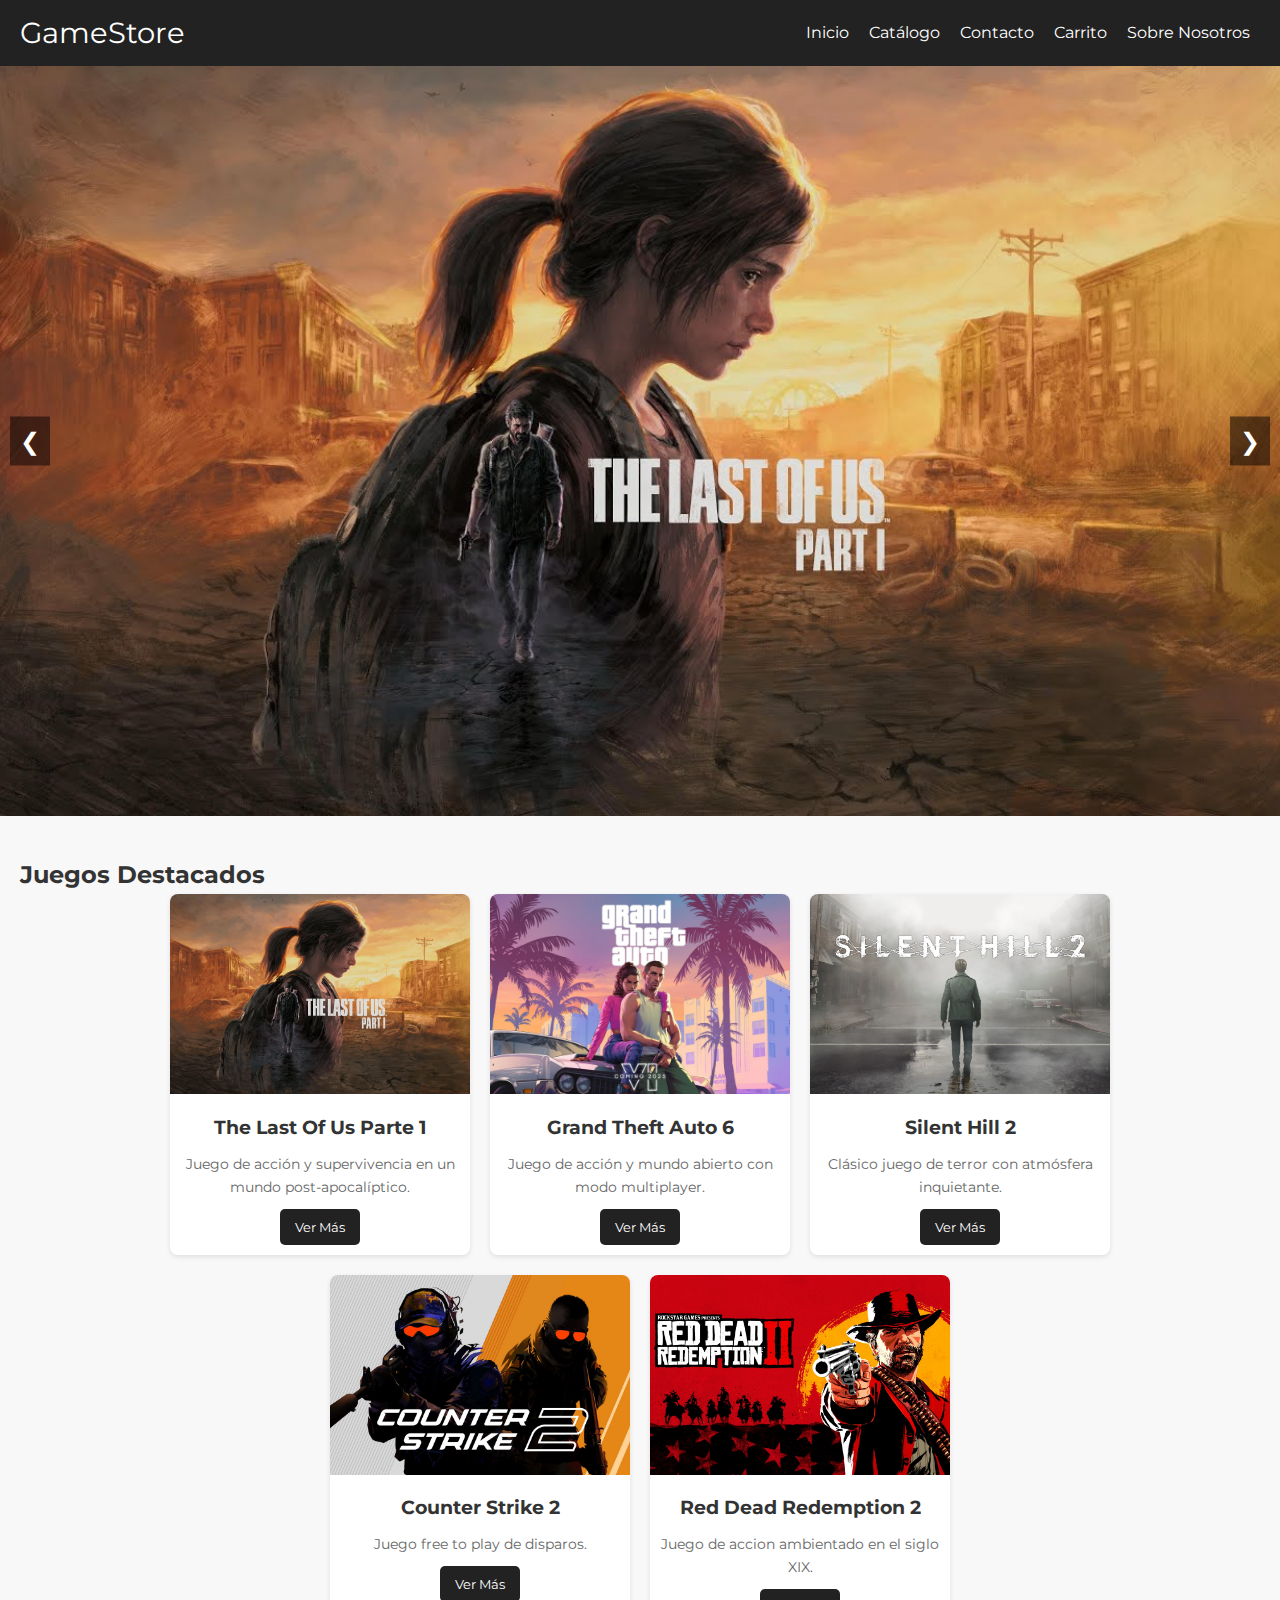
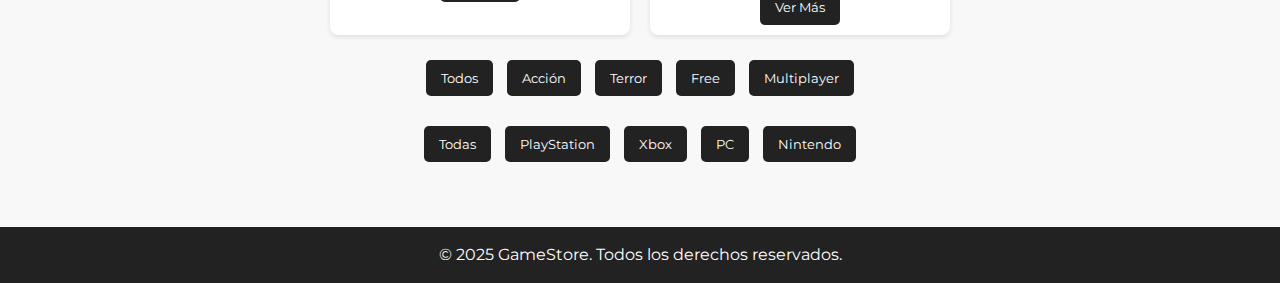
==== index.html @ 27e579f5 "IMOS ALO" ====
<!DOCTYPE html>
<html lang="es">
    <head>
        <meta charset="UTF-8">
        <meta name="viewport" content="width=device-width, initial-scale=1.0">
        <meta name="description" content="GameStore - Tu tienda de videojuegos favorita con los últimos títulos y ofertas.">
        <meta name="keywords" content="videojuegos, tienda, gaming, PS5, PC, Xbox">
        <meta name="author" content="GameStore Team">
    
        <title>Tienda de Videojuegos - GameStore</title>
    
        <link rel="stylesheet" href="CSS/estilos.css">
        <link rel="icon" href="IMG/favicon.png" type="image/png">
    </head>
<body>
<!-- Header y menú -->
<header>
    <nav class="navbar">
        <a href="index.html" class="logo">GameStore</a>
    <div class="menu-hamburguesa" id="menu-hamburguesa">
        <span></span>
        <span></span>
        <span></span>
    </div>
    <ul class="nav-links" id="nav-links">
        <li><a href="index.html">Inicio</a></li>
        <li><a href="catalogo.html">Catálogo</a></li>
        <li><a href="contacto.html">Contacto</a></li>
        <li><a href="carrito.html">Carrito</a></li>
        <li><a href="sobre.html">Sobre Nosotros</a></li>
    </ul>
    </nav>
</header>

<!-- Slider -->
<section class="slider">
    <div class="slide active">
        <img src="IMG/tlou.jpg" alt="Juego 1">
    </div>
    <div class="slide">
        <img src="IMG/slider1.jpg" alt="Juego 2">
    </div>
    <div class="slide">
        <img src="IMG/sh2.jpg" alt="Juego 3">
    </div>
    <div class="slide">
        <img src="IMG/slider2.jpg" alt="Juego 4">
    </div>
    <div class="slide">
        <img src="IMG/rdr2.jpg" alt="Juego 5">
    </div>
    <button class="prev" id="prev">&#10094;</button>
    <button class="next" id="next">&#10095;</button>
</section>

<!-- Juegos Destacados -->
<main>
    <h2>Juegos Destacados</h2>
    <div class="destacados">
    <!-- Ejemplo de tarjeta de juego -->
    <article class="tarjeta-juego" data-categoria="accion, terror" data-plataforma="playstation, pc" data-id="9">
        <a href="detalle-juego.html?id=9"><img src="IMG/tlou.jpg" alt="The Last Of Us Parte 1"></a>
        <h3>The Last Of Us Parte 1</h3>
        <p>Juego de acción y supervivencia en un mundo post-apocalíptico.</p>
        <a href="detalle-juego.html?id=9"><button>Ver Más</button></a>
    </article>    
    <article class="tarjeta-juego" data-categoria="multiplayer, accion" data-plataforma="playstation, xbox" data-id="10">
        <a href="detalle-juego.html?id=10"><img src="IMG/gta6.jpg" alt="Grand Theft Auto 6"></a>
        <h3>Grand Theft Auto 6</h3>
        <p>Juego de acción y mundo abierto con modo multiplayer.</p>
        <a href="detalle-juego.html?id=10"><button>Ver Más</button></a>
    </article>
    <article class="tarjeta-juego" data-categoria="terror" data-plataforma="playstation, pc" data-id="11">
        <a href="detalle-juego.html?id=11"><img src="IMG/sh2.jpg" alt="Silent Hill 2"></a>
        <h3>Silent Hill 2</h3>
        <p>Clásico juego de terror con atmósfera inquietante.</p>
        <a href="detalle-juego.html?id=11"><button>Ver Más</button></a>
    </article>
    <article class="tarjeta-juego" data-categoria="accion, multiplayer, free" data-plataforma="pc" data-id="3">
        <a href="detalle-juego.html?id=3"><img src="IMG/cs2.jpg" alt="Counter Strike 2"></a>
        <h3>Counter Strike 2</h3>
        <p>Juego free to play de disparos.</p>
        <a href="detalle-juego.html?id=3"><button>Ver Más</button></a>
    </article>
    <article class="tarjeta-juego" data-categoria="accion, multiplayer" data-plataforma="playstation, pc, xbox, nintendo" data-id="6">
        <a href="detalle-juego.html?id=6"><img src="IMG/rdr2.jpg" alt="Red Dead Redemption 2"></a>
        <h3>Red Dead Redemption 2</h3>
        <p>Juego de accion ambientado en el siglo XIX.</p>
        <a href="detalle-juego.html?id=6"><button>Ver Más</button></a>
    </article>
    </div>

<!-- Filtros de categorías -->
    <div class="filtros">
        <button class="btn-categoria" data-categoria="todos">Todos</button>
        <button class="btn-categoria" data-categoria="accion">Acción</button>
        <button class="btn-categoria" data-categoria="terror">Terror</button>
        <button class="btn-categoria" data-categoria="free">Free</button>
        <button class="btn-categoria" data-categoria="multiplayer">Multiplayer</button>
    </div>

    <!-- Filtros de plataformas (opcional) -->
    <div class="filtros">
        <button class="btn-consola" data-consola="todas">Todas</button>
        <button class="btn-consola" data-consola="playstation">PlayStation</button>
        <button class="btn-consola" data-consola="xbox">Xbox</button>
        <button class="btn-consola" data-consola="pc">PC</button>
        <button class="btn-consola" data-consola="nintendo">Nintendo</button>
    </div>
</main>

<!-- Footer -->
<footer>
    <p>&copy; 2025 GameStore. Todos los derechos reservados.</p>
</footer>

<!-- Inclusión de scripts -->
    <script src="JS/main.js"></script>
    <script src="JS/slider.js"></script>
    <script src="JS/filtrado.js"></script>
</body>
</html>
---- CSS/estilos.css ----
/* estilos.css */
@import url('https://fonts.googleapis.com/css2?family=Montserrat:wght@400;700&display=swap');



/* Reset básico y configuraciones generales */
* {
    font-family: 'Montserrat', sans-serif;
    margin: 0;
    padding: 0;
    box-sizing: border-box;
}

body {
    font-family: 'Montserrat', sans-serif;
    line-height: 1.6;
    background-color: #f8f8f8;
    color: #333;
}

  /* Header y navegación */
header {
    background-color: #222;
    color: #fff;
    padding: 10px 20px;
}

.navbar {
    display: flex;
    justify-content: space-between;
    align-items: center;
}

.logo {
    font-size: 1.8rem;
    color: #fff;
    text-decoration: none;
}

.nav-links {
    list-style: none;
    display: flex;
}

.nav-links li {
    margin: 0 10px;
}

.nav-links li a {
    color: #fff;
    text-decoration: none;
    transition: color 0.3s ease;
}

.nav-links li a:hover {
    color: #f0a500;
}

  /* Menú hamburguesa (móvil) */
.menu-hamburguesa {
    display: none;
    flex-direction: column;
    cursor: pointer;
}

.menu-hamburguesa span {
    height: 3px;
    width: 25px;
    background: #fff;
    margin-bottom: 4px;
    border-radius: 2px;
}


  /* Slider */
.slider {
    position: relative;
    width: 100%;
    height: 750px;
    overflow: hidden;
    margin-bottom: 20px;
}

.slide {
    position: absolute;
    top: 0;
    left: 0;
    width: 100%;
    height: 100%;
    opacity: 0;
    transition: opacity 0.8s ease-in-out;
}

.slide.active {
    opacity: 1;
    position: relative; /* Opcional: para que el slide activo se posicione de forma normal */
}

.slide img {
    width: 100%;
    height: 100%;
    object-fit: cover;
}

.prev, .next {
    position: absolute;
    top: 50%;
    transform: translateY(-50%);
    background: rgba(0,0,0,0.5);
    color: #fff;
    border: none;
    padding: 10px;
    cursor: pointer;
    font-size: 1.5rem;
    z-index: 100;
}

.prev {
    left: 10px;
}

.next {
    right: 10px;
}

  /* Contenido principal */
main {
    padding: 20px;
}

  /* Tarjetas de juego (usadas en index, catálogo, etc.) */
.destacados, .catalogo {
    display: flex;
    flex-wrap: wrap;
    justify-content: center;
    gap: 20px;
    margin-bottom: 20px;
}

.tarjeta-juego {
    background: #fff;
    border-radius: 8px;
    box-shadow: 0 2px 5px rgba(0,0,0,0.1);
    overflow: hidden;
    width: 300px;
    transition: transform 0.3s ease;
    text-align: center;
}

.tarjeta-juego:hover {
    transform: scale(1.05);
}

.tarjeta-juego img {
    width: 100%;
    height: 200px;
    object-fit: cover;
}

.tarjeta-juego h3 {
    margin: 10px 0;
    font-size: 1.2rem;
}

.tarjeta-juego p {
    padding: 0 10px;
    font-size: 0.9rem;
    color: #666;
}

.tarjeta-juego button {
    margin: 10px;
    padding: 10px 15px;
    background-color: #222;
    color: #fff;
    border: none;
    border-radius: 5px;
    cursor: pointer;
    transition: background-color 0.3s ease;
}

.tarjeta-juego button:hover {
    background-color: #f0a500;
}

  /* Filtros de categorías */
.filtros {
    text-align: center;
    margin-bottom: 20px;
}

.filtros .btn-categoria {
    margin: 5px;
    padding: 10px 15px;
    background: #222;
    color: #fff;
    border: none;
    border-radius: 5px;
    cursor: pointer;
    transition: background 0.3s ease;
}

.filtros .btn-categoria:hover {
    background: #f0a500;
}

.filtros .btn-consola {
    margin: 5px;
    padding: 10px 15px;
    background: #222;
    color: #fff;
    border: none;
    border-radius: 5px;
    cursor: pointer;
    transition: background 0.3s ease;
}

.filtros .btn-consola:hover {
    background: #f0a500;
}

.btn-categoria.activo, .btn-consola.activo {
    background-color: #f0a500;
    color: white;
}

  /* Página de detalle del juego */
.detalle-juego {
    display: flex;
    flex-wrap: wrap;
    gap: 20px;
    padding: 20px;
    background: #fff;
    border-radius: 8px;
    box-shadow: 0 2px 5px rgba(0,0,0,0.1);
}

.detalle-juego img {
    width: 100%;
    max-width: 400px;
    border-radius: 8px;
}

.detalle-juego button {
        margin: 10px;
        padding: 10px 15px;
        background-color: #222;
        color: #fff;
        border: none;
        border-radius: 5px;
        cursor: pointer;
        transition: background-color 0.3s ease;
}

.detalle-juego button:hover {
    background-color: #f0a500;
    color: white;
}

.info-juego {
    flex: 1;
}

.info-juego h3 {
    margin-bottom: 10px;
    font-size: 1.5rem;
}

.info-juego p {
    margin-bottom: 10px;
    line-height: 1.5;
}

/* Estilos para elementos del carrito */
.carrito button {
    margin: 10px;
    padding: 10px 15px;
    background-color: #222;
    color: #fff;
    border: none;
    border-radius: 5px;
    cursor: pointer;
    transition: background-color 0.3s ease;
}

.carrito button:hover {
    background-color: #f0a500;
    color: white;
}

.item-carrito {
    display: flex;
    align-items: center;
    border-bottom: 1px solid #ddd;
    padding: 10px 0;
}

.item-carrito img.img-carrito {
    width: 80px;
    height: auto;
    margin-right: 15px;
    border-radius: 5px;
}

.item-carrito h4 {
    margin: 0 10px 0 0;
}

.item-carrito p {
    margin: 0 10px;
}  

  /* Formularios (Contacto, etc.) */
form {
    max-width: 750px;
    margin-top: 50px;
    margin-left: 550px;
    background: #fff;
    padding: 20px;
    border-radius: 15px;
    box-shadow: 0 2px 5px rgba(0,0,0,0.1);
}

form label {
    display: block;
    margin-bottom: 5px;
    font-weight: bold;
}

form input[type="text"],
form input[type="email"],
form textarea {
    width: 100%;
    padding: 10px;
    margin-bottom: 15px;
    border: 1px solid #ddd;
    border-radius: 4px;
}

form button[type="submit"] {
    padding: 10px 20px;
    background: #222;
    color: #fff;
    border: none;
    border-radius: 5px;
    cursor: pointer;
    transition: background 0.3s ease;
}

form button[type="submit"]:hover {
    background: #f0a500;
}

  /* Footer */
footer {
    background: #222;
    color: #fff;
    text-align: center;
    padding: 15px 20px;
    margin-top: 20px;
}

  /* Responsive */
@media (max-width: 768px) {
.navbar {
    flex-direction: column;
    }
    
.nav-links {
    flex-direction: column;
    width: 100%;
    display: none;
    margin-top: 10px;
    }
    
.nav-links li {
    margin: 10px 0;
    }
    
.menu-hamburguesa {
    display: flex;
    }
    
.detalle-juego {
    flex-direction: column;
    align-items: center;
    }
}
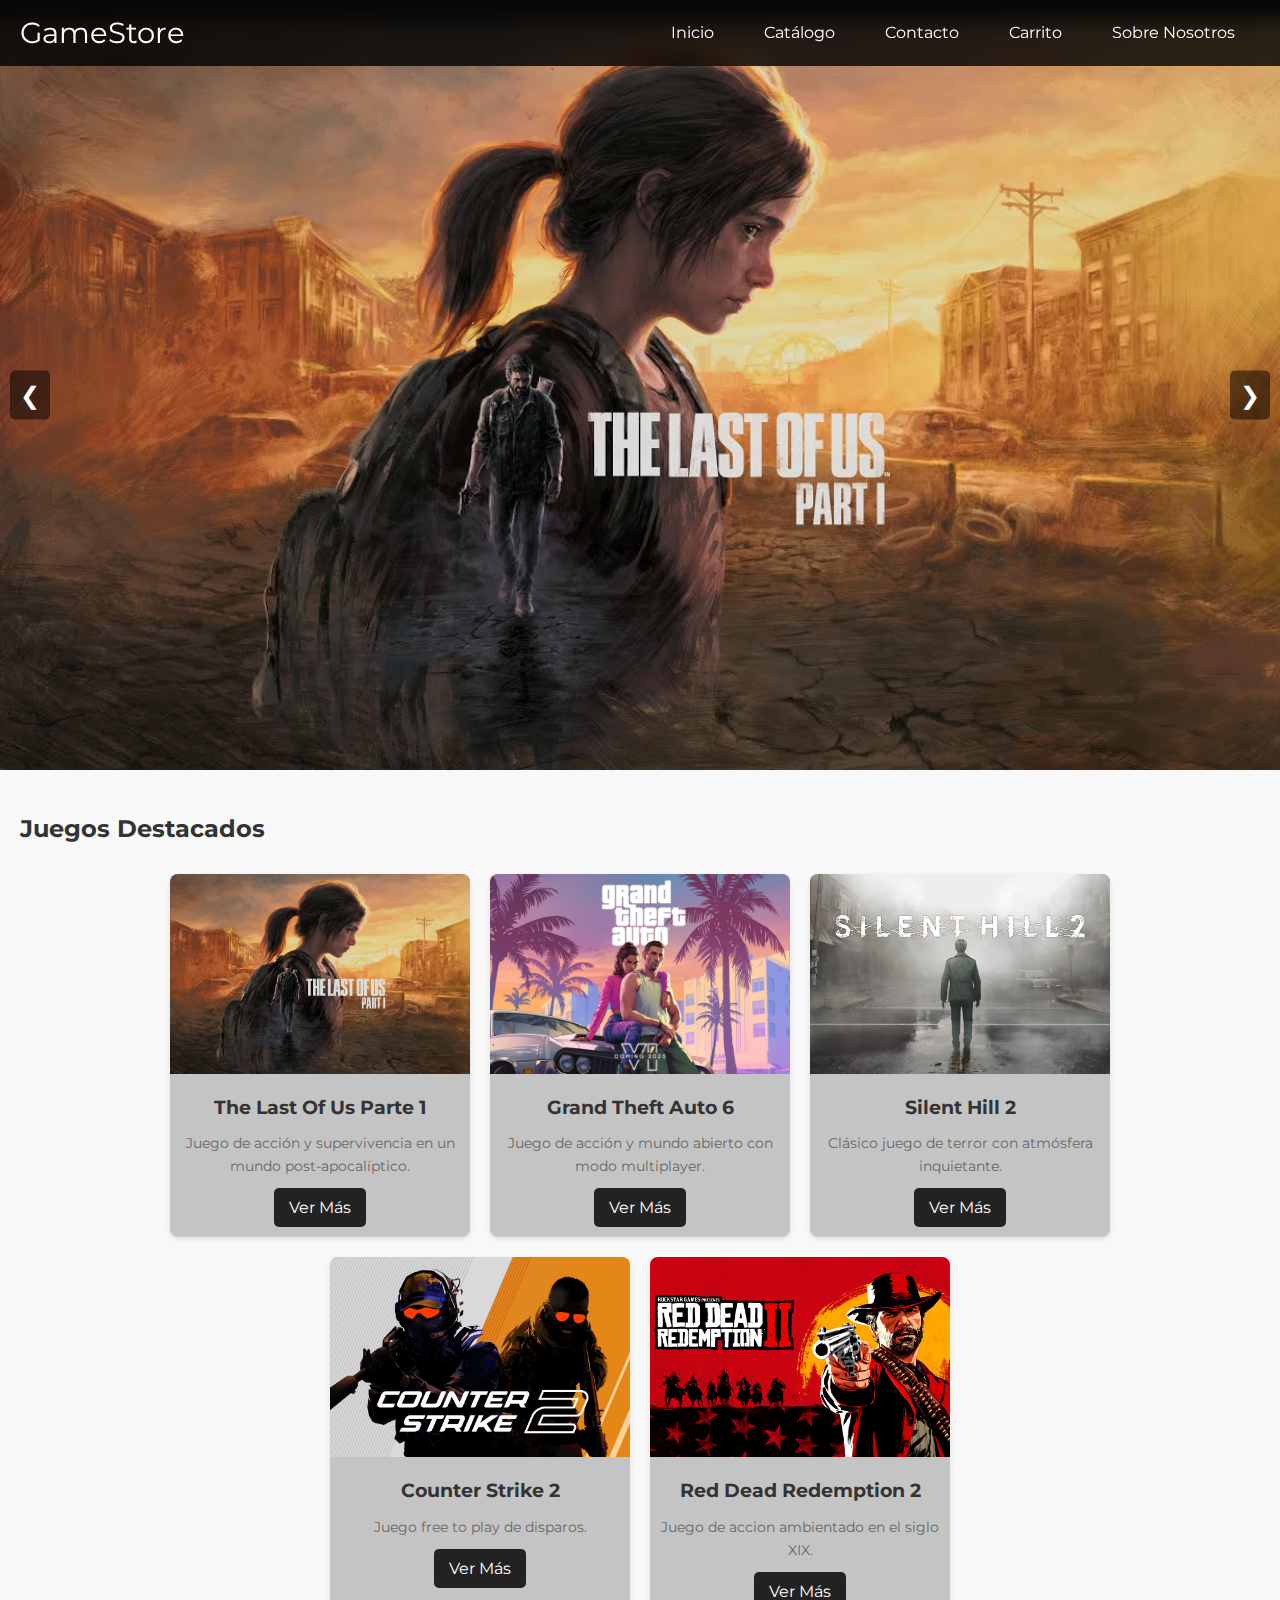
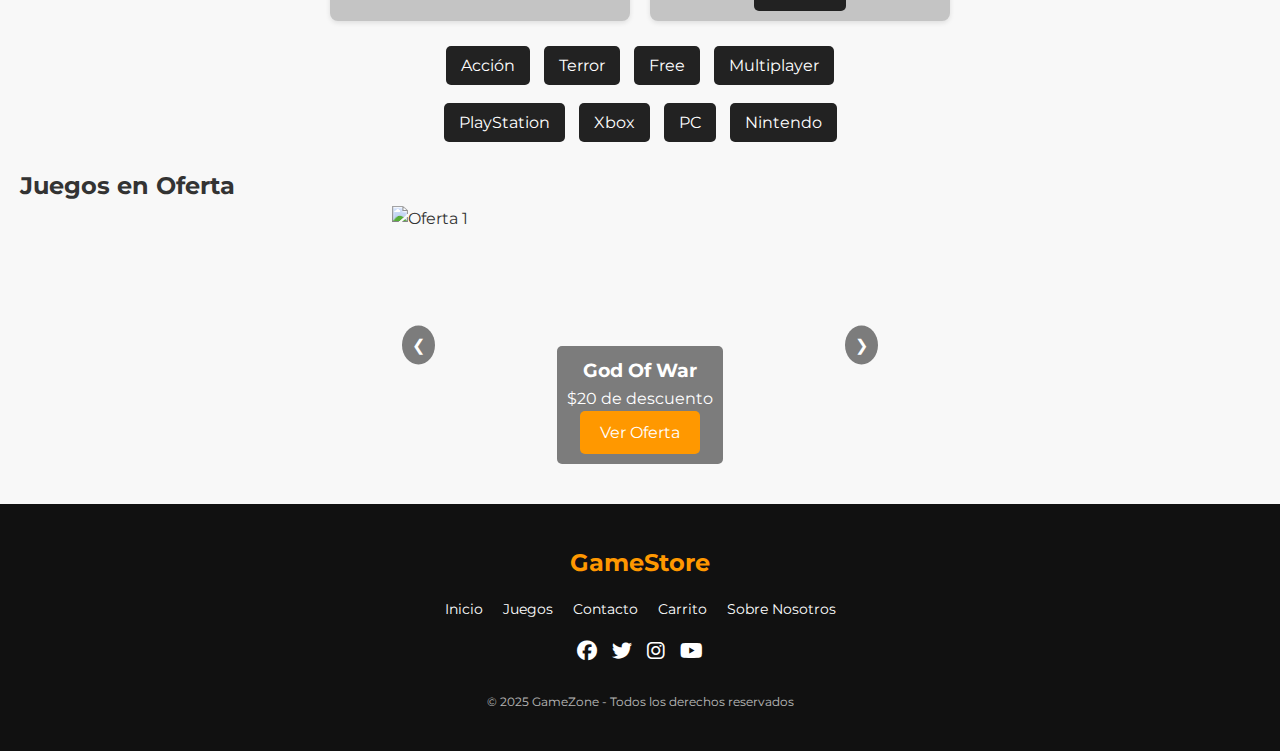
==== commit f56935a0: "OJO" ====
--- a/index.html
+++ b/index.html
@@ -1,17 +1,18 @@
 <!DOCTYPE html>
 <html lang="es">
-    <head>
-        <meta charset="UTF-8">
-        <meta name="viewport" content="width=device-width, initial-scale=1.0">
-        <meta name="description" content="GameStore - Tu tienda de videojuegos favorita con los últimos títulos y ofertas.">
-        <meta name="keywords" content="videojuegos, tienda, gaming, PS5, PC, Xbox">
-        <meta name="author" content="GameStore Team">
+<head>
+    <meta charset="UTF-8">
+    <meta name="viewport" content="width=device-width, initial-scale=1.0">
+    <meta name="description" content="GameStore - Tu tienda de videojuegos favorita con los últimos títulos y ofertas.">
+    <meta name="keywords" content="videojuegos, tienda, gaming, PS5, PC, Xbox">
+    <meta name="author" content="GameStore Team">
     
-        <title>Tienda de Videojuegos - GameStore</title>
-    
-        <link rel="stylesheet" href="CSS/estilos.css">
-        <link rel="icon" href="IMG/favicon.png" type="image/png">
-    </head>
+    <title>Tienda de Videojuegos - GameStore</title>
+
+    <link rel="stylesheet" href="https://cdnjs.cloudflare.com/ajax/libs/font-awesome/6.4.2/css/all.min.css">
+    <link rel="stylesheet" href="CSS/estilos.css">
+    <link rel="icon" href="IMG/favicon.png" type="image/png">
+</head>
 <body>
 <!-- Header y menú -->
 <header>
@@ -31,7 +32,6 @@
     </ul>
     </nav>
 </header>
-
 <!-- Slider -->
 <section class="slider">
     <div class="slide active">
@@ -56,6 +56,7 @@
 <!-- Juegos Destacados -->
 <main>
     <h2>Juegos Destacados</h2>
+    <br>
     <div class="destacados">
     <!-- Ejemplo de tarjeta de juego -->
     <article class="tarjeta-juego" data-categoria="accion, terror" data-plataforma="playstation, pc" data-id="9">
@@ -92,7 +93,6 @@
 
 <!-- Filtros de categorías -->
     <div class="filtros">
-        <button class="btn-categoria" data-categoria="todos">Todos</button>
         <button class="btn-categoria" data-categoria="accion">Acción</button>
         <button class="btn-categoria" data-categoria="terror">Terror</button>
         <button class="btn-categoria" data-categoria="free">Free</button>
@@ -101,22 +101,99 @@
 
     <!-- Filtros de plataformas (opcional) -->
     <div class="filtros">
-        <button class="btn-consola" data-consola="todas">Todas</button>
         <button class="btn-consola" data-consola="playstation">PlayStation</button>
         <button class="btn-consola" data-consola="xbox">Xbox</button>
         <button class="btn-consola" data-consola="pc">PC</button>
         <button class="btn-consola" data-consola="nintendo">Nintendo</button>
     </div>
+
+    <h2>Juegos en Oferta</h2>
+    <div class="carrusel">
+        <div class="carrusel-contenedor">
+            <div class="carrusel-item">
+                <img src="IMG/gow.png" alt="Oferta 1">
+                <div class="carrusel-texto">
+                    <h3>God Of War</h3>
+                    <p>$20 de descuento</p>
+                    <a href="detalle-juego.html?id=20"><button>Ver Oferta</button></a>
+                </div>
+            </div>
+            <div class="carrusel-item">
+                <img src="IMG/apex.png" alt="Oferta 2">
+                <div class="carrusel-texto">
+                    <h3>Apex Legends</h3>
+                    <p>Campeones GRATIS</p>
+                    <a href="detalle-juego.html?id=23"><button>Ver Oferta</button></a>
+                </div>
+            </div>
+            <div class="carrusel-item">
+                <img src="IMG/mgsd.png" alt="Oferta 3">
+                <div class="carrusel-texto">
+                    <h3>Metal Gear Solid Delta</h3>
+                    <p>10% de descuento</p>
+                    <a href="detalle-juego.html?id=21"><button>Ver Oferta</button></a>
+                </div>
+            </div>
+        </div>
+        <!-- Controles de navegación -->
+        <button class="carrusel-prev" aria-label="Anterior">&#10094;</button>
+        <button class="carrusel-next" aria-label="Siguiente">&#10095;</button>
+    </div>    
 </main>
 
 <!-- Footer -->
 <footer>
-    <p>&copy; 2025 GameStore. Todos los derechos reservados.</p>
+    <div class="footer-container">
+        <div class="footer-logo">
+            <h2>GameStore</h2>
+        </div>
+
+        <div class="footer-links">
+            <a href="index.html">Inicio</a>
+            <a href="catalogo.html">Juegos</a>
+            <a href="contacto.html">Contacto</a>
+            <a href="carrito.html">Carrito</a>
+            <a href="sobre.html">Sobre Nosotros</a>
+        </div>
+
+        <div class="footer-social">
+            <a href="#"><i class="fab fa-facebook"></i></a>
+            <a href="#"><i class="fab fa-twitter"></i></a>
+            <a href="#"><i class="fab fa-instagram"></i></a>
+            <a href="#"><i class="fab fa-youtube"></i></a>
+        </div>
+
+        <p class="footer-copy">&copy; 2025 GameZone - Todos los derechos reservados</p>
+    </div>
 </footer>
+
 
 <!-- Inclusión de scripts -->
     <script src="JS/main.js"></script>
     <script src="JS/slider.js"></script>
     <script src="JS/filtrado.js"></script>
+    <script>
+        document.addEventListener('DOMContentLoaded', function() {
+            const carruselContenedor = document.querySelector('.carrusel-contenedor');
+            const items = document.querySelectorAll('.carrusel-item');
+            const totalItems = items.length;
+            let indice = 0;
+    
+            document.querySelector('.carrusel-next').addEventListener('click', () => {
+                indice = (indice + 1) % totalItems;
+                actualizarCarrusel();
+            });
+    
+            document.querySelector('.carrusel-prev').addEventListener('click', () => {
+                indice = (indice - 1 + totalItems) % totalItems;
+                actualizarCarrusel();
+            });
+    
+            function actualizarCarrusel() {
+                carruselContenedor.style.transform = `translateX(-${indice * 100}%)`;
+            }
+        });
+    </script>
+    
 </body>
 </html>--- a/CSS/estilos.css
+++ b/CSS/estilos.css
@@ -1,5 +1,5 @@
 /* estilos.css */
-@import url('https://fonts.googleapis.com/css2?family=Montserrat:wght@400;700&display=swap');
+@import url('https://fonts.googleapis.com/css2?family=Montserrat:wght@400;700&display=swap');   
 
 
 
@@ -37,6 +37,32 @@
     text-decoration: none;
 }
 
+.navbar {
+    position: fixed;
+    width: 100%;
+    top: 0;
+    left: 0;
+    background: rgba(0, 0, 0, 0.8);
+    backdrop-filter: blur(10px);
+    padding: 10px 20px;
+    display: flex;
+    justify-content: space-between;
+    align-items: center;
+    z-index: 1000;
+}
+
+.nav-links li a {
+    color: #fff;
+    text-decoration: none;
+    padding: 10px 15px;
+    transition: all 0.3s ease-in-out;
+}
+
+.nav-links li a:hover {
+    background: #ff9800;
+    border-radius: 5px;
+}
+
 .nav-links {
     list-style: none;
     display: flex;
@@ -44,16 +70,6 @@
 
 .nav-links li {
     margin: 0 10px;
-}
-
-.nav-links li a {
-    color: #fff;
-    text-decoration: none;
-    transition: color 0.3s ease;
-}
-
-.nav-links li a:hover {
-    color: #f0a500;
 }
 
   /* Menú hamburguesa (móvil) */
@@ -123,10 +139,86 @@
     right: 10px;
 }
 
+.carrusel {
+    position: relative;
+    justify-content: center;
+    max-width: 40%;
+    margin: auto;
+    overflow: hidden;
+}
+
+.carrusel-contenedor {
+    display: flex;
+    transition: transform 0.5s ease-in-out;
+}
+
+.carrusel-item {
+    min-width: 100%;
+    position: relative;
+}
+
+.carrusel-item img {
+    width: 100%;
+    vertical-align: middle;
+}
+
+.carrusel-texto {
+    position: absolute;
+    bottom: 20px;
+    left: 50%;
+    transform: translateX(-50%);
+    background-color: rgba(0, 0, 0, 0.5);
+    color: #fff;
+    padding: 10px;
+    text-align: center;
+    border-radius: 5px;
+}
+
+.carrusel-prev, .carrusel-next {
+    position: absolute;
+    top: 50%;
+    transform: translateY(-50%);
+    background-color: rgba(0, 0, 0, 0.5);
+    color: #fff;
+    border: none;
+    padding: 10px;
+    cursor: pointer;
+    border-radius: 50%;
+}
+
+.carrusel-prev {
+    left: 10px;
+}
+
+.carrusel-next {
+    right: 10px;
+}
+
+.carrusel-prev:hover, .carrusel-next:hover {
+    background-color: rgba(0, 0, 0, 0.8);
+}
+
   /* Contenido principal */
 main {
     padding: 20px;
 }
+
+button {
+    background: #ff9800;
+    color: white;
+    border: none;
+    padding: 12px 20px;
+    font-size: 16px;
+    border-radius: 5px;
+    cursor: pointer;
+    transition: all 0.3s ease;
+}
+
+button:hover {
+    background: #e68900;
+    transform: scale(1.05);
+}
+
 
   /* Tarjetas de juego (usadas en index, catálogo, etc.) */
 .destacados, .catalogo {
@@ -138,7 +230,7 @@
 }
 
 .tarjeta-juego {
-    background: #fff;
+    background: #c4c4c4;
     border-radius: 8px;
     box-shadow: 0 2px 5px rgba(0,0,0,0.1);
     overflow: hidden;
@@ -222,6 +314,10 @@
 .btn-categoria.activo, .btn-consola.activo {
     background-color: #f0a500;
     color: white;
+}
+
+.filtros .btn-consola {
+    margin-top: -25px;
 }
 
   /* Página de detalle del juego */
@@ -271,6 +367,54 @@
     line-height: 1.5;
 }
 
+.trailer-container {
+    flex: 2;
+    margin: 20px auto;
+    max-width: 800px; /* Ajusta el tamaño máximo */
+    padding: 10px;
+    background: #111; /* Fondo oscuro para contraste */
+    border-radius: 10px;
+    box-shadow: 0px 4px 10px rgba(0, 0, 0, 0.3);
+}
+
+.trailer-container iframe {
+    width: 100%;
+    height: 450px; /* Altura más grande */
+    border-radius: 10px;
+    border: none;
+}
+
+.calificacion {
+    text-align: center;
+    margin-top: 20px;
+}
+.estrellas i {
+    font-size: 2em;
+    cursor: pointer;
+    color: gray;
+    transition: color 0.3s;
+}
+.estrellas i.seleccionada {
+    color: gold;
+}
+.puntuacion-metacritic {
+    text-align: center;
+    margin-top: 20px;
+    font-size: 1.5em;
+}
+.score {
+    font-weight: bold;
+    color: #ffcc00;
+}
+
+/*.trailer-star {
+    display: flex;
+}
+
+.trailer-star section {
+    margin-top: 200px;
+}
+
 /* Estilos para elementos del carrito */
 .carrito button {
     margin: 10px;
@@ -315,6 +459,7 @@
     max-width: 750px;
     margin-top: 50px;
     margin-left: 550px;
+    margin-bottom: 20px;
     background: #fff;
     padding: 20px;
     border-radius: 15px;
@@ -353,11 +498,62 @@
 
   /* Footer */
 footer {
-    background: #222;
-    color: #fff;
+    background: #111;
+    color: white;
+    padding: 40px 20px;
     text-align: center;
-    padding: 15px 20px;
-    margin-top: 20px;
+    font-size: 14px;
+}
+
+.footer-container {
+    max-width: 1200px;
+    margin: auto;
+    display: flex;
+    flex-direction: column;
+    align-items: center;
+    gap: 15px;
+}
+
+.footer-logo h2 {
+    font-size: 24px;
+    color: #ff9800;
+}
+
+.footer-links {
+    display: flex;
+    gap: 20px;
+}
+
+.footer-links a {
+    color: white;
+    text-decoration: none;
+    transition: color 0.3s ease-in-out;
+}
+
+.footer-links a:hover {
+    color: #ff9800;
+}
+
+.footer-social {
+    display: flex;
+    gap: 15px;
+}
+
+.footer-social a {
+    color: white;
+    font-size: 20px;
+    transition: transform 0.3s ease-in-out, color 0.3s ease-in-out;
+}
+
+.footer-social a:hover {
+    color: #ff9800;
+    transform: scale(1.2);
+}
+
+.footer-copy {
+    margin-top: 10px;
+    font-size: 12px;
+    opacity: 0.7;
 }
 
   /* Responsive */
@@ -385,4 +581,11 @@
     flex-direction: column;
     align-items: center;
     }
-}  +} 
+
+@media (max-width: 600px) {
+    .footer-links {
+        flex-direction: column;
+        gap: 10px;
+    }
+}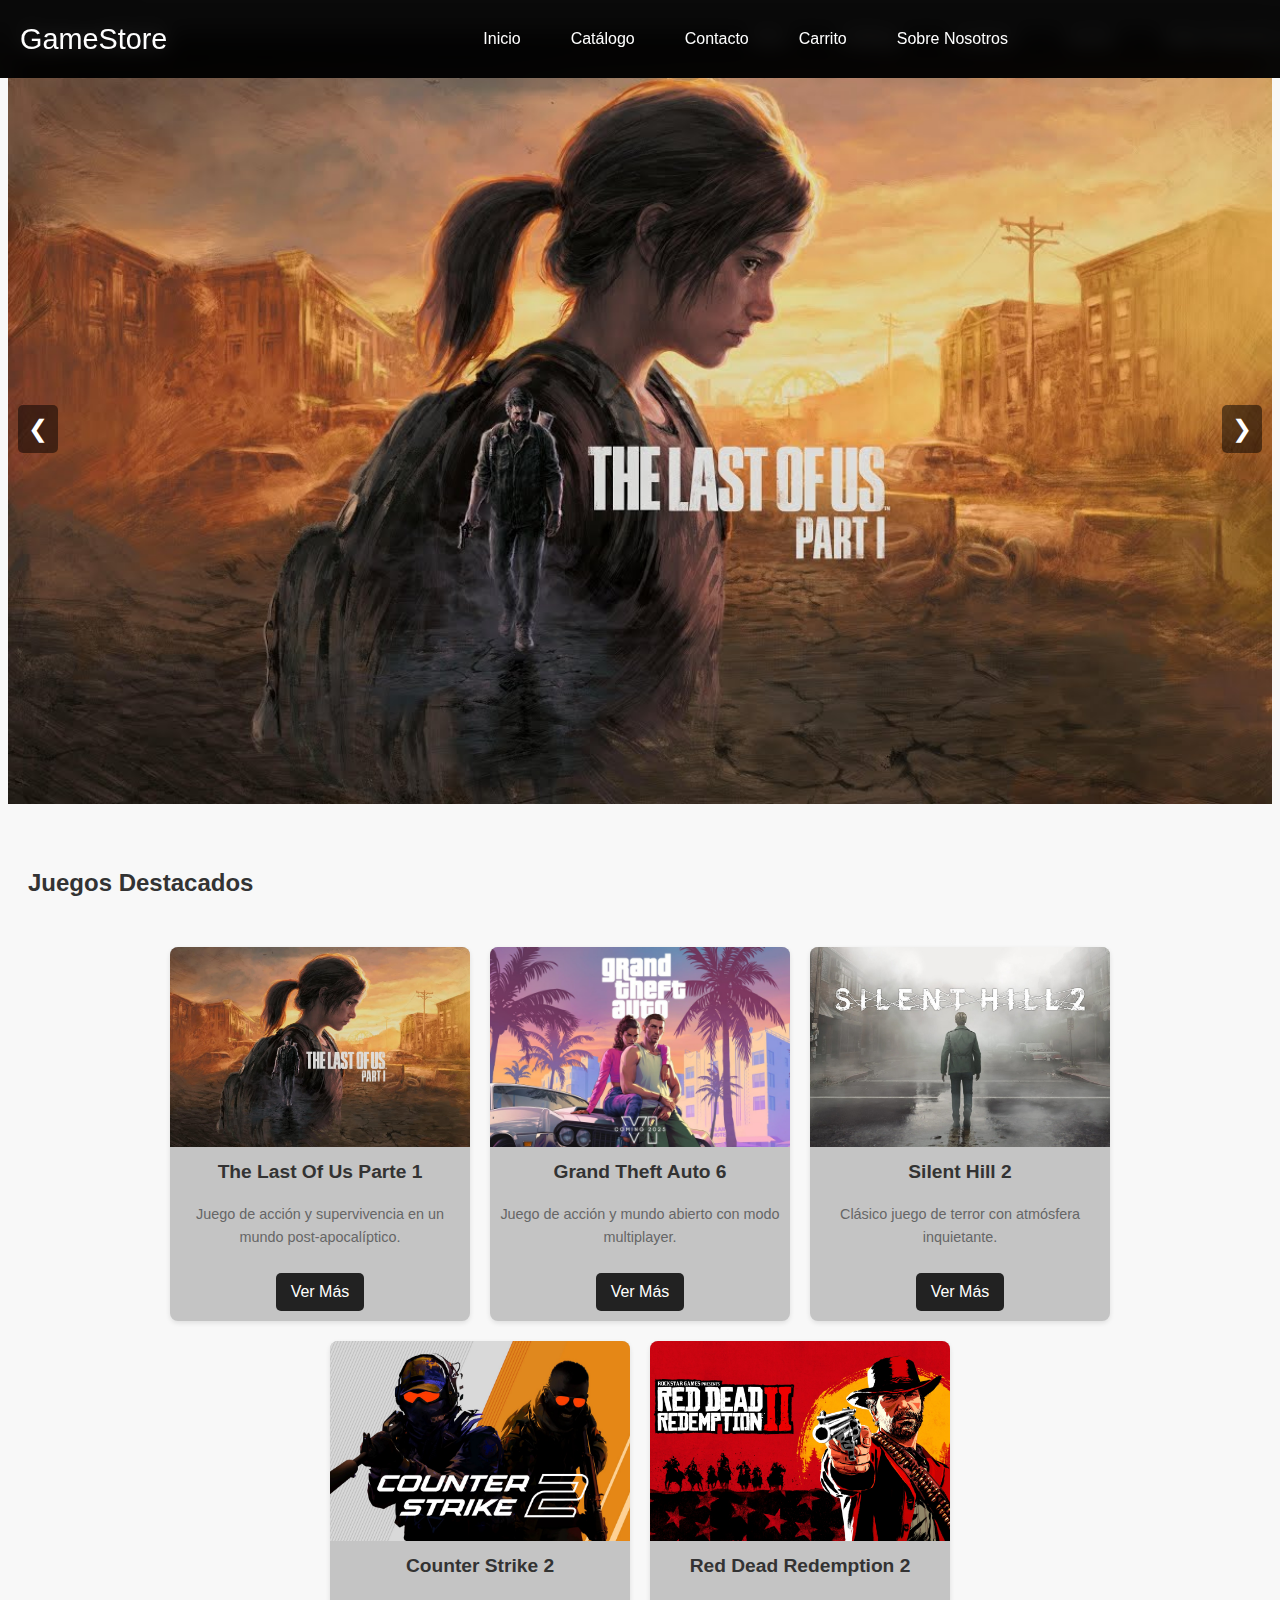
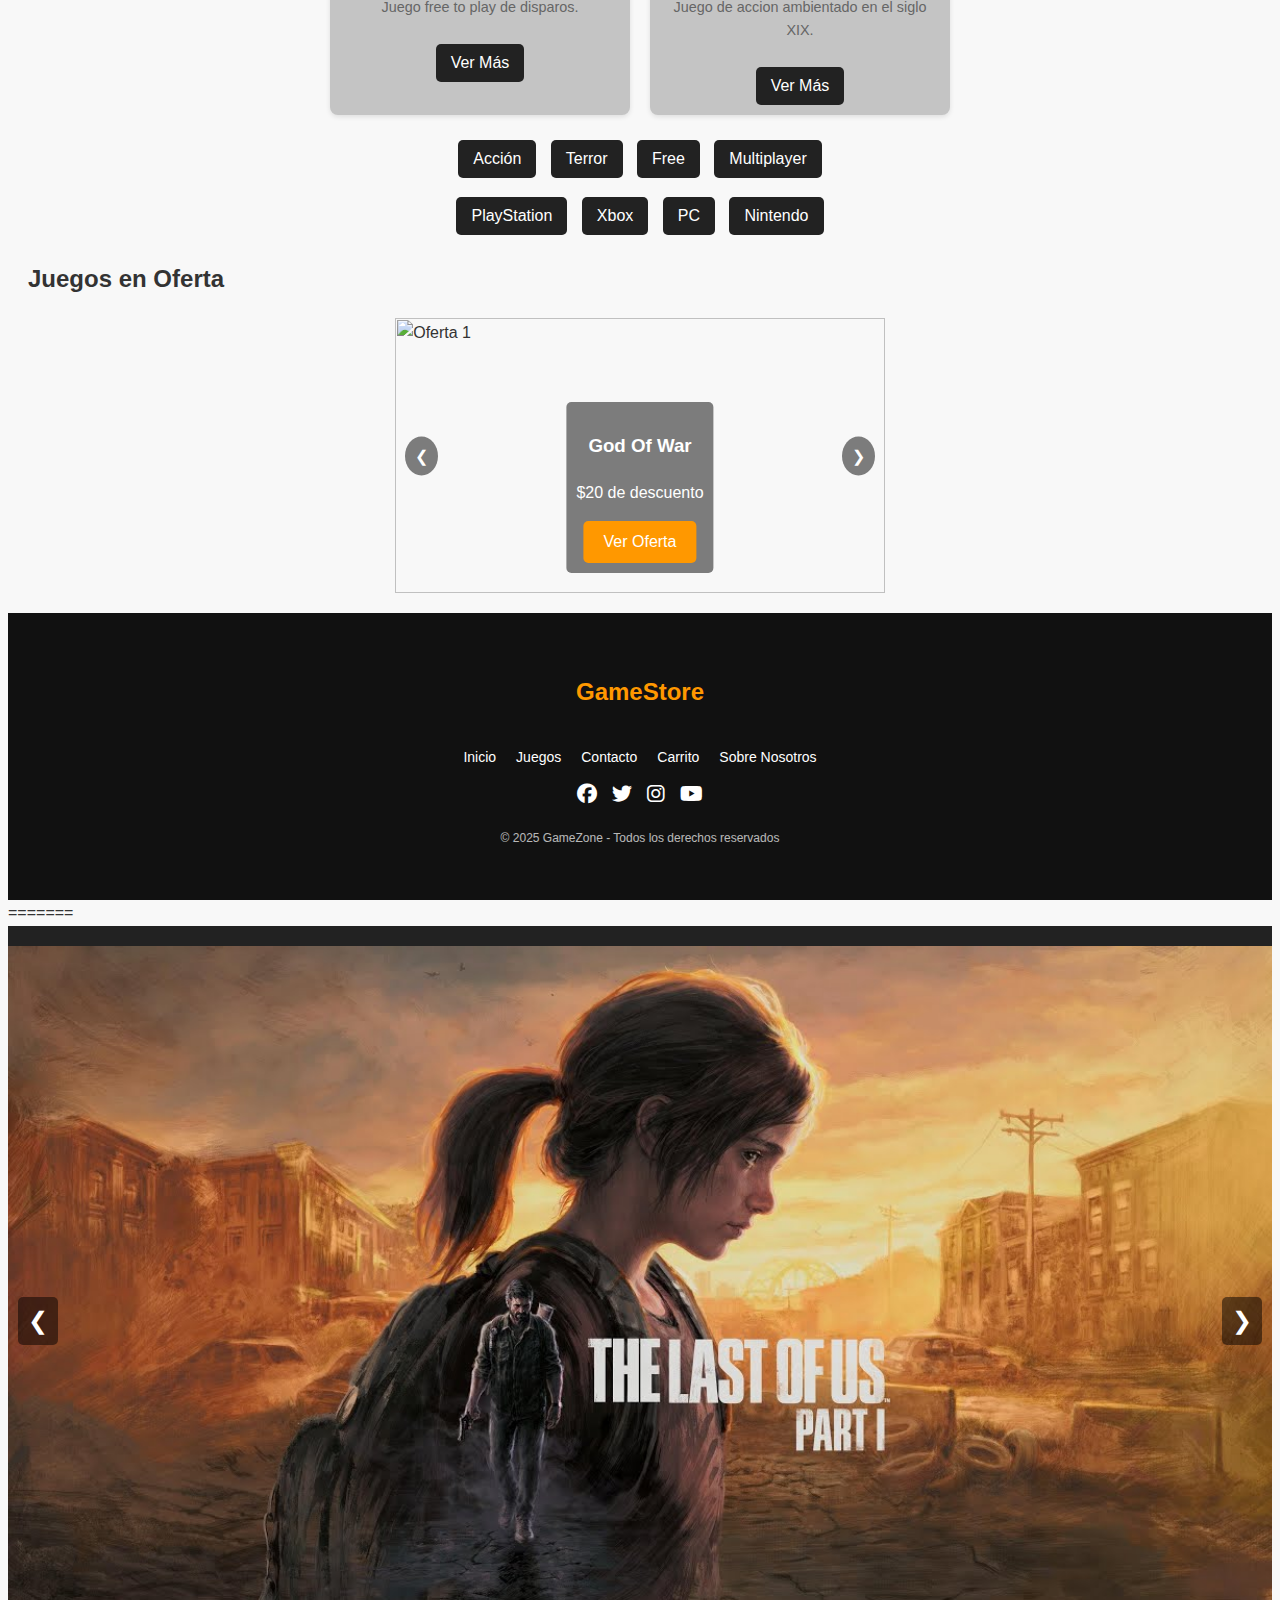
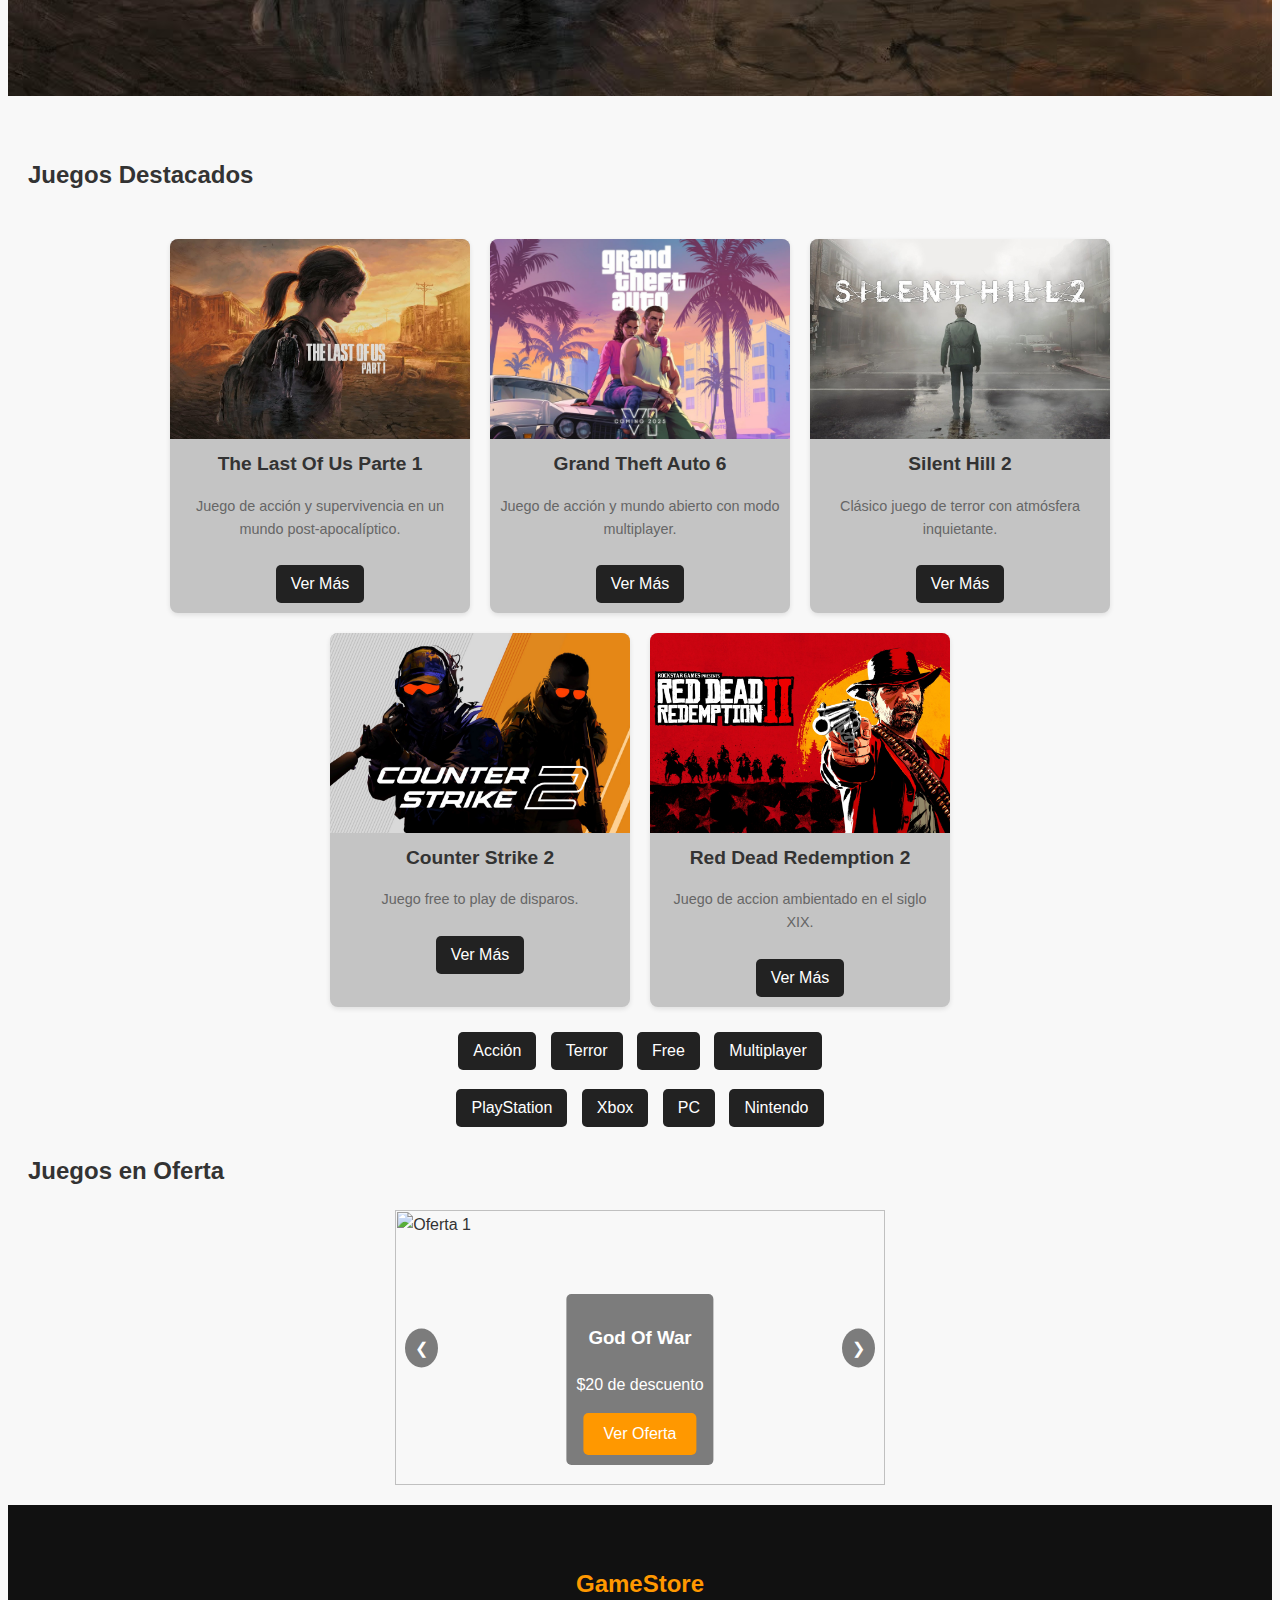
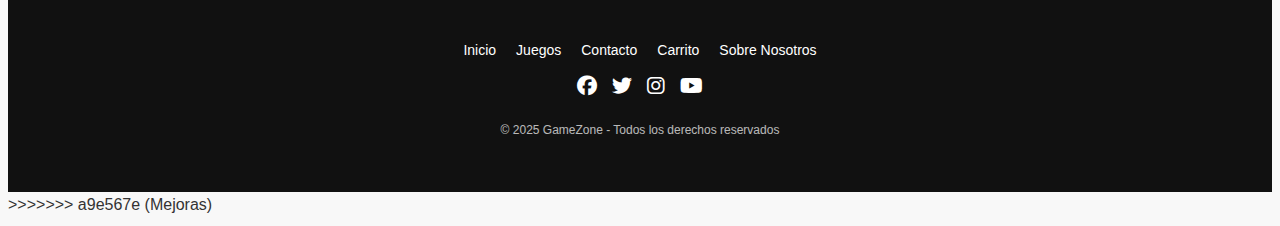
==== commit fea33878: "Mejoras" ====
--- a/index.html
+++ b/index.html
@@ -1,3 +1,4 @@
+<<<<<<< HEAD
 <!DOCTYPE html>
 <html lang="es">
 <head>
@@ -196,4 +197,209 @@
     </script>
     
 </body>
+=======
+<!DOCTYPE html>
+<html lang="es">
+<head>
+    <meta charset="UTF-8">
+    <meta name="viewport" content="width=device-width, initial-scale=1.0">
+    <meta name="description" content="GameStore - Tu tienda de videojuegos favorita con los últimos títulos y ofertas.">
+    <meta name="keywords" content="videojuegos, tienda, gaming, PS5, PC, Xbox">
+    <meta name="author" content="GameStore Team">
+    
+    <title>Tienda de Videojuegos - GameStore</title>
+
+    <link rel="stylesheet" href="https://cdnjs.cloudflare.com/ajax/libs/font-awesome/6.4.2/css/all.min.css">
+    <link rel="stylesheet" href="CSS/estilos.css">
+    <link rel="icon" href="IMG/favicon.png" type="image/png">
+</head>
+<body>
+<!-- Header y menú -->
+<header>
+    <nav class="navbar">
+        <a href="index.html" class="logo">GameStore</a>
+    <div class="menu-hamburguesa" id="menu-hamburguesa">
+        <span></span>
+        <span></span>
+        <span></span>
+    </div>
+    <ul class="nav-links" id="nav-links">
+        <li><a href="index.html">Inicio</a></li>
+        <li><a href="catalogo.html">Catálogo</a></li>
+        <li><a href="contacto.html">Contacto</a></li>
+        <li><a href="carrito.html">Carrito</a></li>
+        <li><a href="sobre.html">Sobre Nosotros</a></li>
+    </ul>
+    <div class="user-menu">
+        <div class="user-logo">
+            <a href="inicio.html"><i class="fa fa-user-circle"></i></a>
+        </div>
+    </div>
+    </nav>
+</header>
+<!-- Slider -->
+<section class="slider">
+    <div class="slide active">
+        <img src="IMG/tlou.jpg" alt="Juego 1">
+    </div>
+    <div class="slide">
+        <img src="IMG/slider1.jpg" alt="Juego 2">
+    </div>
+    <div class="slide">
+        <img src="IMG/sh2.jpg" alt="Juego 3">
+    </div>
+    <div class="slide">
+        <img src="IMG/slider2.jpg" alt="Juego 4">
+    </div>
+    <div class="slide">
+        <img src="IMG/rdr2.jpg" alt="Juego 5">
+    </div>
+    <button class="prev" id="prev">&#10094;</button>
+    <button class="next" id="next">&#10095;</button>
+</section>
+
+<!-- Juegos Destacados -->
+<main>
+    <h2>Juegos Destacados</h2>
+    <br>
+    <div class="destacados">
+    <!-- Ejemplo de tarjeta de juego -->
+    <article class="tarjeta-juego" data-categoria="accion, terror" data-plataforma="playstation, pc" data-id="9">
+        <a href="detalle-juego.html?id=9"><img src="IMG/tlou.jpg" alt="The Last Of Us Parte 1"></a>
+        <h3>The Last Of Us Parte 1</h3>
+        <p>Juego de acción y supervivencia en un mundo post-apocalíptico.</p>
+        <a href="detalle-juego.html?id=9"><button>Ver Más</button></a>
+    </article>    
+    <article class="tarjeta-juego" data-categoria="multiplayer, accion" data-plataforma="playstation, xbox" data-id="10">
+        <a href="detalle-juego.html?id=10"><img src="IMG/gta6.jpg" alt="Grand Theft Auto 6"></a>
+        <h3>Grand Theft Auto 6</h3>
+        <p>Juego de acción y mundo abierto con modo multiplayer.</p>
+        <a href="detalle-juego.html?id=10"><button>Ver Más</button></a>
+    </article>
+    <article class="tarjeta-juego" data-categoria="terror" data-plataforma="playstation, pc" data-id="11">
+        <a href="detalle-juego.html?id=11"><img src="IMG/sh2.jpg" alt="Silent Hill 2"></a>
+        <h3>Silent Hill 2</h3>
+        <p>Clásico juego de terror con atmósfera inquietante.</p>
+        <a href="detalle-juego.html?id=11"><button>Ver Más</button></a>
+    </article>
+    <article class="tarjeta-juego" data-categoria="accion, multiplayer, free" data-plataforma="pc" data-id="3">
+        <a href="detalle-juego.html?id=3"><img src="IMG/cs2.jpg" alt="Counter Strike 2"></a>
+        <h3>Counter Strike 2</h3>
+        <p>Juego free to play de disparos.</p>
+        <a href="detalle-juego.html?id=3"><button>Ver Más</button></a>
+    </article>
+    <article class="tarjeta-juego" data-categoria="accion, multiplayer" data-plataforma="playstation, pc, xbox, nintendo" data-id="6">
+        <a href="detalle-juego.html?id=6"><img src="IMG/rdr2.jpg" alt="Red Dead Redemption 2"></a>
+        <h3>Red Dead Redemption 2</h3>
+        <p>Juego de accion ambientado en el siglo XIX.</p>
+        <a href="detalle-juego.html?id=6"><button>Ver Más</button></a>
+    </article>
+    </div>
+
+<!-- Filtros de categorías -->
+    <div class="filtros">
+        <button class="btn-categoria" data-categoria="accion">Acción</button>
+        <button class="btn-categoria" data-categoria="terror">Terror</button>
+        <button class="btn-categoria" data-categoria="free">Free</button>
+        <button class="btn-categoria" data-categoria="multiplayer">Multiplayer</button>
+    </div>
+
+    <!-- Filtros de plataformas (opcional) -->
+    <div class="filtros">
+        <button class="btn-consola" data-consola="playstation">PlayStation</button>
+        <button class="btn-consola" data-consola="xbox">Xbox</button>
+        <button class="btn-consola" data-consola="pc">PC</button>
+        <button class="btn-consola" data-consola="nintendo">Nintendo</button>
+    </div>
+
+    <h2>Juegos en Oferta</h2>
+    <div class="carrusel">
+        <div class="carrusel-contenedor">
+            <div class="carrusel-item">
+                <img src="IMG/gow.png" alt="Oferta 1">
+                <div class="carrusel-texto">
+                    <h3>God Of War</h3>
+                    <p>$20 de descuento</p>
+                    <a href="detalle-juego.html?id=20"><button>Ver Oferta</button></a>
+                </div>
+            </div>
+            <div class="carrusel-item">
+                <img src="IMG/apex.png" alt="Oferta 2">
+                <div class="carrusel-texto">
+                    <h3>Apex Legends</h3>
+                    <p>Campeones GRATIS</p>
+                    <a href="detalle-juego.html?id=23"><button>Ver Oferta</button></a>
+                </div>
+            </div>
+            <div class="carrusel-item">
+                <img src="IMG/mgsd.png" alt="Oferta 3">
+                <div class="carrusel-texto">
+                    <h3>Metal Gear Solid Delta</h3>
+                    <p>10% de descuento</p>
+                    <a href="detalle-juego.html?id=21"><button>Ver Oferta</button></a>
+                </div>
+            </div>
+        </div>
+        <!-- Controles de navegación -->
+        <button class="carrusel-prev" aria-label="Anterior">&#10094;</button>
+        <button class="carrusel-next" aria-label="Siguiente">&#10095;</button>
+    </div>    
+</main>
+
+<!-- Footer -->
+<footer>
+    <div class="footer-container">
+        <div class="footer-logo">
+            <h2>GameStore</h2>
+        </div>
+
+        <div class="footer-links">
+            <a href="index.html">Inicio</a>
+            <a href="catalogo.html">Juegos</a>
+            <a href="contacto.html">Contacto</a>
+            <a href="carrito.html">Carrito</a>
+            <a href="sobre.html">Sobre Nosotros</a>
+        </div>
+
+        <div class="footer-social">
+            <a href="#"><i class="fab fa-facebook"></i></a>
+            <a href="#"><i class="fab fa-twitter"></i></a>
+            <a href="#"><i class="fab fa-instagram"></i></a>
+            <a href="#"><i class="fab fa-youtube"></i></a>
+        </div>
+
+        <p class="footer-copy">&copy; 2025 GameZone - Todos los derechos reservados</p>
+    </div>
+</footer>
+
+
+<!-- Inclusión de scripts -->
+    <script src="JS/main.js"></script>
+    <script src="JS/slider.js"></script>
+    <script src="JS/filtrado.js"></script>
+    <script>
+        document.addEventListener('DOMContentLoaded', function() {
+            const carruselContenedor = document.querySelector('.carrusel-contenedor');
+            const items = document.querySelectorAll('.carrusel-item');
+            const totalItems = items.length;
+            let indice = 0;
+    
+            document.querySelector('.carrusel-next').addEventListener('click', () => {
+                indice = (indice + 1) % totalItems;
+                actualizarCarrusel();
+            });
+    
+            document.querySelector('.carrusel-prev').addEventListener('click', () => {
+                indice = (indice - 1 + totalItems) % totalItems;
+                actualizarCarrusel();
+            });
+    
+            function actualizarCarrusel() {
+                carruselContenedor.style.transform = `translateX(-${indice * 100}%)`;
+            }
+        });
+    </script>
+    
+</body>
+>>>>>>> a9e567e (Mejoras)
 </html>--- a/CSS/estilos.css
+++ b/CSS/estilos.css
@@ -1,3 +1,4 @@
+<<<<<<< HEAD
 /* estilos.css */
 @import url('https://fonts.googleapis.com/css2?family=Montserrat:wght@400;700&display=swap');   
 
@@ -455,10 +456,16 @@
 }  
 
   /* Formularios (Contacto, etc.) */
+.formulario {
+    display: flex;
+    justify-content: center;
+    align-items: center;
+}
+
 form {
-    max-width: 750px;
+    max-width: 900px;
+    width: 100%; 
     margin-top: 50px;
-    margin-left: 550px;
     margin-bottom: 20px;
     background: #fff;
     padding: 20px;
@@ -588,4 +595,911 @@
         flex-direction: column;
         gap: 10px;
     }
+=======
+/* estilos.css */
+@import url('https://fonts.googleapis.com/css2?family=Montserrat:wght@400;700&display=swap');   
+
+
+
+/* Reset básico y configuraciones generales */
+* {
+    font-family: 'Montserrat', sans-serif;
+    margin: 0;
+    padding: 0;
+    box-sizing: border-box;
+}
+
+body {
+    font-family: 'Montserrat', sans-serif;
+    line-height: 1.6;
+    background-color: #f8f8f8;
+    color: #333;
+}
+
+  /* Header y navegación */
+header {
+    background-color: #222;
+    color: #fff;
+    padding: 10px 20px;
+}
+
+header ul {
+    display: flex;
+    justify-content: center;
+    align-items: center;
+}
+
+.navbar {
+    display: flex;
+    justify-content: space-between;
+    align-items: center;
+}
+
+.logo {
+    font-size: 1.8rem;
+    color: #fff;
+    text-decoration: none;
+}
+
+.navbar {
+    position: fixed;
+    width: 100%;
+    top: 0;
+    left: 0;
+    background: rgba(0, 0, 0, 0.8);
+    backdrop-filter: blur(10px);
+    padding: 10px 20px;
+    display: flex;
+    justify-content: space-between;
+    align-items: center;
+    z-index: 1000;
+}
+
+.nav-links li a {
+    color: #fff;
+    text-decoration: none;
+    padding: 10px 15px;
+    transition: all 0.3s ease-in-out;
+}
+
+.nav-links li a:hover {
+    background: #ff9800;
+    border-radius: 5px;
+}
+
+.nav-links {
+    list-style: none;
+    display: flex;
+}
+
+.nav-links li {
+    margin: 0 10px;
+}
+
+.user-menu {
+    position: relative;
+    cursor: pointer;
+}
+
+  /* Estilo para el ícono y texto de usuario */
+.user-logo {
+    display: flex;
+    align-items: center;
+}
+
+.user-logo i {
+    font-size: 2rem;
+    margin-right: 5px;
+    color: #fff;
+}
+
+/* Estilo para el inicio sesion*/
+#login-register {
+    display: flex;
+    justify-content: center;
+    align-items: center;
+    height: 100vh; /* Ocupa la altura total de la ventana */
+}
+
+.container {
+    background-color: #fff;
+    border-radius: 30px;
+    box-shadow: 0 5px 15px rgba(0, 0, 0, 0.35);
+    position: relative;
+    overflow: hidden;
+    width: 768px;
+    max-width: 100%;
+    min-height: 480px;
+}
+
+.container p {
+    font-size: 14px;
+    line-height: 20px;
+    letter-spacing: 0.3px;
+    margin: 20px 0;
+}
+
+.container span {
+    font-size: 12px;
+}
+
+.container a {
+    color: #333;
+    font-size: 13px;
+    text-decoration: none;
+    margin: 15px 0 10px;
+}
+
+.container button {
+    background-color:#000000;
+    color: #fff;
+    font-size: 12px;
+    padding: 10px 45px;
+    border: 1px solid transparent;
+    border-radius: 8px;
+    font-weight: 600;
+    letter-spacing: 0.5px;
+    text-transform: uppercase;
+    margin-top: 10px;
+    cursor: pointer;
+}
+
+.container button.hidden {
+    background-color: transparent;
+    border-color: #fff;
+}
+
+.container form {
+    background-color: #fff;
+    display: flex;
+    align-items: center;
+    justify-content: center;
+    flex-direction: column;
+    padding: 0 40px;
+    height: 100%;
+}
+
+.container input {
+    background-color: #eee;
+    border: none;
+    margin: 8px 0;
+    padding: 10px 15px;
+    font-size: 13px;
+    border-radius: 8px;
+    width: 100%;
+    outline: none;
+}
+
+.form-container {
+    position: absolute;
+    top: 0;
+    height: 100%;
+    transition: all 0.6s ease-in-out;
+}
+
+.sign-in {
+    left: 0;
+    width: 50%;
+    z-index: 2;
+}
+
+.container.active .sign-in {
+    transform: translateX(100%);
+}
+
+.sign-up {
+    left: 0;
+    width: 50%;
+    opacity: 0;
+    z-index: 1;
+}
+
+.container.active .sign-up {
+    transform: translateX(100%);
+    opacity: 1;
+    z-index: 5;
+    animation: move 0.6s
+}
+
+@keyframes move {
+    0%, 49.99% {
+        opacity: 0;
+        z-index: 1;
+    }
+    50%, 100% {
+        opacity: 1;
+        z-index: 5;
+    }
+}
+
+.social-icons {
+    margin: 20px 0;
+}
+
+.social-icons a {
+    border: 1px solid #ccc;
+    border-radius: 20%;
+    display: inline-flex;
+    justify-content: center;
+    align-items: center;
+    margin: 0 3px;
+    width: 40px;
+    height: 40px;
+}
+
+.toggle-container{
+    position: absolute;
+    top: 0;
+    left: 50%;
+    width: 50%;
+    height: 100%;
+    overflow: hidden;
+    transition: all 0.6s ease-in-out;
+    border-radius: 150px 0 0 100px;
+    z-index: 1000;
+}
+
+.container.active .toggle-container{
+    transform: translateX(-100%);
+    border-radius: 0 150px 100px 0;
+}
+
+.toggle{
+    background-color: #ff9800;
+    height: 100%;
+    background: linear-gradient(to right, #f3c278, #ff9800);
+    color: #fff;
+    position: relative;
+    left: -100%;
+    height: 100%;
+    width: 200%;
+    transform: translateX(0);
+    transition: all 0.6s ease-in-out;
+}
+
+.container.active .toggle{
+    transform: translateX(50%);
+}
+
+.toggle-panel{
+    position: absolute;
+    width: 50%;
+    height: 100%;
+    display: flex;
+    align-items: center;
+    justify-content: center;
+    flex-direction: column;
+    padding: 0 30px;
+    text-align: center;
+    top: 0;
+    transform: translateX(0);
+    transition: all 0.6s ease-in-out;
+}
+
+.toggle-left{
+    transform: translateX(-200%);
+}
+
+.container.active .toggle-left{
+    transform: translateX(0);
+}
+
+.toggle-right{
+    right: 0;
+    transform: translateX(0);
+}
+
+.container.active .toggle-right{
+    transform: translateX(200%);
+}
+
+  /* Menú hamburguesa (móvil) */
+.menu-hamburguesa {
+    display: none;
+    flex-direction: column;
+    cursor: pointer;
+}
+
+.menu-hamburguesa span {
+    height: 3px;
+    width: 25px;
+    background: #fff;
+    margin-bottom: 4px;
+    border-radius: 2px;
+}
+
+
+  /* Slider */
+.slider {
+    position: relative;
+    width: 100%;
+    height: 750px;
+    overflow: hidden;
+    margin-bottom: 20px;
+}
+
+.slide {
+    position: absolute;
+    top: 0;
+    left: 0;
+    width: 100%;
+    height: 100%;
+    opacity: 0;
+    transition: opacity 0.8s ease-in-out;
+}
+
+.slide.active {
+    opacity: 1;
+    position: relative; /* Opcional: para que el slide activo se posicione de forma normal */
+}
+
+.slide img {
+    width: 100%;
+    height: 100%;
+    object-fit: cover;
+}
+
+.prev, .next {
+    position: absolute;
+    top: 50%;
+    transform: translateY(-50%);
+    background: rgba(0,0,0,0.5);
+    color: #fff;
+    border: none;
+    padding: 10px;
+    cursor: pointer;
+    font-size: 1.5rem;
+    z-index: 100;
+}
+
+.prev {
+    left: 10px;
+}
+
+.next {
+    right: 10px;
+}
+
+.carrusel {
+    position: relative;
+    justify-content: center;
+    max-width: 40%;
+    margin: auto;
+    overflow: hidden;
+}
+
+.carrusel-contenedor {
+    display: flex;
+    transition: transform 0.5s ease-in-out;
+}
+
+.carrusel-item {
+    min-width: 100%;
+    position: relative;
+}
+
+.carrusel-item img {
+    width: 100%;
+    vertical-align: middle;
+}
+
+.carrusel-texto {
+    position: absolute;
+    bottom: 20px;
+    left: 50%;
+    transform: translateX(-50%);
+    background-color: rgba(0, 0, 0, 0.5);
+    color: #fff;
+    padding: 10px;
+    text-align: center;
+    border-radius: 5px;
+}
+
+.carrusel-prev, .carrusel-next {
+    position: absolute;
+    top: 50%;
+    transform: translateY(-50%);
+    background-color: rgba(0, 0, 0, 0.5);
+    color: #fff;
+    border: none;
+    padding: 10px;
+    cursor: pointer;
+    border-radius: 50%;
+}
+
+.carrusel-prev {
+    left: 10px;
+}
+
+.carrusel-next {
+    right: 10px;
+}
+
+.carrusel-prev:hover, .carrusel-next:hover {
+    background-color: rgba(0, 0, 0, 0.8);
+}
+
+  /* Contenido principal */
+main {
+    padding: 20px;
+}
+
+button {
+    background: #ff9800;
+    color: white;
+    border: none;
+    padding: 12px 20px;
+    font-size: 16px;
+    border-radius: 5px;
+    cursor: pointer;
+    transition: all 0.3s ease;
+}
+
+button:hover {
+    background: #e68900;
+    transform: scale(1.05);
+}
+
+/* Tarjetas de juego (usadas en index, catálogo, etc.) */
+.destacados, .catalogo {
+    display: flex;
+    flex-wrap: wrap;
+    justify-content: center;
+    gap: 20px;
+    margin-bottom: 20px;
+    position: relative; /* Asegura que los elementos hijos posicionados funcionen correctamente */
+}
+
+/* CATALOGO - AJUSTES PARA 5 TARJETAS POR FILA Y ESPACIO PARA HOVER */
+.catalogo {
+    display: grid;
+    grid-template-columns: repeat(auto-fit, minmax(200px, 1fr));
+    gap: 20px;
+    max-width: 1600px; /* Ancho máximo para contener 5 tarjetas + espacios */
+    margin: 0 auto;
+    padding: 0 100px; /* Margen a los lados para el hover */
+}
+
+.tarjeta-juego {
+    position: relative;
+    width: calc(100% - 20px); /* Ajuste de ancho */
+    flex: 0 0 auto; /* Evita que las tarjetas se estiren */
+    transition: all 0.3s ease;
+    margin: 10px;
+}
+
+/* Para pantallas grandes (5 tarjetas por fila) */
+@media (min-width: 1600px) {
+    .catalogo {
+        grid-template-columns: repeat(5, 1fr);
+    }
+}
+
+/* Ajuste para el hover */
+.tarjeta-juego:hover {
+    transform: scale(1.05);
+    z-index: 1000; /* Asegura que el hover esté por encima */
+}
+
+.tarjeta-juego .info-juego {
+    left: 110%; /* Más espacio a la derecha */
+    width: 350px; /* Ancho aumentado */
+    /* Mantener otros estilos del hover */
+}
+
+/* Asegurar que no haya overflow horizontal */
+body {
+    overflow-x: hidden;
+}
+
+.tarjeta-juego {
+    position: relative;
+    overflow: hidden; /* Mantenemos hidden por defecto */
+    background: #c4c4c4;
+    border-radius: 8px;
+    box-shadow: 0 2px 5px rgba(0,0,0,0.1);
+    width: 250px;
+    padding: 10px;
+    transition: transform 0.3s ease;
+    text-align: center;
+}
+
+.tarjeta-juego:hover {
+    transform: scale(1.05);
+    overflow: visible;
+    z-index: 1000; /* Asegura que la tarjeta hover esté por encima de las demás */
+}
+
+.tarjeta-juego img {
+    width: 100%;
+    height: 150px;
+    object-fit: cover;
+}
+
+.tarjeta-juego h3 {
+    margin: 10px 0;
+    font-size: 1.1rem;
+}
+
+.tarjeta-juego p {
+    font-size: 0.9rem;
+    color: #666;
+}
+
+.tarjeta-juego button {
+    margin: 10px;
+    padding: 8px 12px;
+    background-color: #222;
+    color: #fff;
+    border: none;
+    border-radius: 5px;
+    cursor: pointer;
+    transition: background-color 0.3s ease;
+}
+
+.tarjeta-juego button:hover {
+    background-color: #f0a500;
+}
+
+/* Estilos para el menú desplegable */
+.tarjeta-juego .info-juego {
+    color: #ff9800;
+    position: absolute;
+    top: 0;
+    left: 105%;
+    width: 300px;
+    background: rgba(29, 29, 29, 0.95);
+    padding: 15px;
+    border-radius: 5px;
+    box-shadow: 0 2px 10px rgba(0, 0, 0, 0.5);
+    z-index: 100;
+    opacity: 0;
+    visibility: hidden;
+    transition: opacity 0.3s ease-in-out, visibility 0.3s ease-in-out;
+}
+
+.tarjeta-juego .info-juego p{
+    color: #e68900;
+    text-align: left;
+}
+
+.tarjeta-juego:hover .info-juego {
+    opacity: 1;
+    visibility: visible;
+}
+
+/* Ajustes para el slider interno */
+.slider-hover {
+    position: relative;
+    width: 100%;
+    height: 150px;
+    overflow: hidden;
+    margin-bottom: 10px;
+}
+
+.slider-hover img {
+    position: absolute;
+    width: 100%;
+    height: 100%;
+    object-fit: cover;
+    opacity: 0;
+    transition: opacity 0.5s ease-in-out;
+}
+
+.slider-hover img.active {
+    opacity: 1;
+}
+
+  /* Filtros de categorías */
+.filtros {
+    text-align: center;
+    margin-bottom: 20px;
+}
+
+.filtros .btn-categoria {
+    margin: 5px;
+    padding: 10px 15px;
+    background: #222;
+    color: #fff;
+    border: none;
+    border-radius: 5px;
+    cursor: pointer;
+    transition: background 0.3s ease;
+}
+
+.filtros .btn-categoria:hover {
+    background: #f0a500;
+}
+
+.filtros .btn-consola {
+    margin: 5px;
+    padding: 10px 15px;
+    background: #222;
+    color: #fff;
+    border: none;
+    border-radius: 5px;
+    cursor: pointer;
+    transition: background 0.3s ease;
+}
+
+.filtros .btn-consola:hover {
+    background: #f0a500;
+}
+
+.btn-categoria.activo, .btn-consola.activo {
+    background-color: #f0a500;
+    color: white;
+}
+
+.filtros .btn-consola {
+    margin-top: -25px;
+}
+
+  /* Página de detalle del juego */
+.detalle-juego {
+    display: flex;
+    flex-wrap: wrap;
+    gap: 20px;
+    padding: 20px;
+    background: #fff;
+    border-radius: 8px;
+    box-shadow: 0 2px 5px rgba(0,0,0,0.1);
+}
+
+.detalle-juego img {
+    width: 100%;
+    max-width: 400px;
+    border-radius: 8px;
+}
+
+.detalle-juego button {
+        margin: 10px;
+        padding: 10px 15px;
+        background-color: #222;
+        color: #fff;
+        border: none;
+        border-radius: 5px;
+        cursor: pointer;
+        transition: background-color 0.3s ease;
+}
+
+.detalle-juego button:hover {
+    background-color: #f0a500;
+    color: white;
+}
+
+.info-juego {
+    flex: 1;
+}
+
+.info-juego h3 {
+    margin-bottom: 10px;
+    font-size: 1.5rem;
+}
+
+.info-juego p {
+    margin-bottom: 10px;
+    line-height: 1.5;
+}
+
+.trailer-container {
+    flex: 2;
+    margin: 20px auto;
+    max-width: 800px; /* Ajusta el tamaño máximo */
+    padding: 10px;
+    background: #111; /* Fondo oscuro para contraste */
+    border-radius: 10px;
+    box-shadow: 0px 4px 10px rgba(0, 0, 0, 0.3);
+}
+
+.trailer-container iframe {
+    width: 100%;
+    height: 450px; /* Altura más grande */
+    border-radius: 10px;
+    border: none;
+}
+
+.calificacion {
+    text-align: center;
+    margin-top: 20px;
+}
+.estrellas i {
+    font-size: 2em;
+    cursor: pointer;
+    color: gray;
+    transition: color 0.3s;
+}
+.estrellas i.seleccionada {
+    color: gold;
+}
+.puntuacion-metacritic {
+    text-align: center;
+    margin-top: 20px;
+    font-size: 1.5em;
+}
+.score {
+    font-weight: bold;
+    color: #ffcc00;
+}
+
+/* Estilos para elementos del carrito */
+.carrito button {
+    margin: 10px;
+    padding: 10px 15px;
+    background-color: #222;
+    color: #fff;
+    border: none;
+    border-radius: 5px;
+    cursor: pointer;
+    transition: background-color 0.3s ease;
+}
+
+.carrito button:hover {
+    background-color: #f0a500;
+    color: white;
+}
+
+.item-carrito {
+    display: flex;
+    align-items: center;
+    border-bottom: 1px solid #ddd;
+    padding: 10px 0;
+}
+
+.item-carrito img.img-carrito {
+    width: 80px;
+    height: auto;
+    margin-right: 15px;
+    border-radius: 5px;
+}
+
+.item-carrito h4 {
+    margin: 0 10px 0 0;
+}
+
+.item-carrito p {
+    margin: 0 10px;
+}  
+
+  /* Formularios (Contacto, etc.) */
+.formulario {
+    display: flex;
+    justify-content: center;
+    align-items: center;
+}
+
+.formulario form {
+    max-width: 900px;
+    width: 100%; 
+    margin-top: 50px;
+    margin-bottom: 20px;
+    background: #fff;
+    padding: 20px;
+    border-radius: 15px;
+    box-shadow: 0 2px 5px rgba(0,0,0,0.1);
+}
+
+.formulario form label {
+    display: block;
+    margin-bottom: 5px;
+    font-weight: bold;
+}
+
+.formulario form input[type="text"],
+.formulario form input[type="email"],
+.formulario form textarea {
+    width: 100%;
+    padding: 10px;
+    margin-bottom: 15px;
+    border: 1px solid #ddd;
+    border-radius: 4px;
+}
+
+.formulario form button[type="submit"] {
+    padding: 10px 20px;
+    background: #222;
+    color: #fff;
+    border: none;
+    border-radius: 5px;
+    cursor: pointer;
+    transition: background 0.3s ease;
+}
+
+.formulario form button[type="submit"]:hover {
+    background: #f0a500;
+}
+
+  /* Footer */
+footer {
+    background: #111;
+    color: white;
+    padding: 40px 20px;
+    text-align: center;
+    font-size: 14px;
+}
+
+.footer-container {
+    max-width: 1200px;
+    margin: auto;
+    display: flex;
+    flex-direction: column;
+    align-items: center;
+    gap: 15px;
+}
+
+.footer-logo h2 {
+    font-size: 24px;
+    color: #ff9800;
+}
+
+.footer-links {
+    display: flex;
+    gap: 20px;
+}
+
+.footer-links a {
+    color: white;
+    text-decoration: none;
+    transition: color 0.3s ease-in-out;
+}
+
+.footer-links a:hover {
+    color: #ff9800;
+}
+
+.footer-social {
+    display: flex;
+    gap: 15px;
+}
+
+.footer-social a {
+    color: white;
+    font-size: 20px;
+    transition: transform 0.3s ease-in-out, color 0.3s ease-in-out;
+}
+
+.footer-social a:hover {
+    color: #ff9800;
+    transform: scale(1.2);
+}
+
+.footer-copy {
+    margin-top: 10px;
+    font-size: 12px;
+    opacity: 0.7;
+}
+
+  /* Responsive */
+@media (max-width: 768px) {
+.navbar {
+    flex-direction: column;
+    }
+    
+.nav-links {
+    flex-direction: column;
+    width: 100%;
+    display: none;
+    margin-top: 10px;
+    }
+    
+.nav-links li {
+    margin: 10px 0;
+    }
+    
+.menu-hamburguesa {
+    display: flex;
+    }
+    
+.detalle-juego {
+    flex-direction: column;
+    align-items: center;
+    }
+} 
+
+@media (max-width: 600px) {
+    .footer-links {
+        flex-direction: column;
+        gap: 10px;
+    }
+>>>>>>> a9e567e (Mejoras)
 }--- a/CSS/estilos.css
+++ b/CSS/estilos.css
@@ -1,3 +1,4 @@
+<<<<<<< HEAD
 /* estilos.css */
 @import url('https://fonts.googleapis.com/css2?family=Montserrat:wght@400;700&display=swap');   
 
@@ -455,10 +456,16 @@
 }  
 
   /* Formularios (Contacto, etc.) */
+.formulario {
+    display: flex;
+    justify-content: center;
+    align-items: center;
+}
+
 form {
-    max-width: 750px;
+    max-width: 900px;
+    width: 100%; 
     margin-top: 50px;
-    margin-left: 550px;
     margin-bottom: 20px;
     background: #fff;
     padding: 20px;
@@ -588,4 +595,911 @@
         flex-direction: column;
         gap: 10px;
     }
+=======
+/* estilos.css */
+@import url('https://fonts.googleapis.com/css2?family=Montserrat:wght@400;700&display=swap');   
+
+
+
+/* Reset básico y configuraciones generales */
+* {
+    font-family: 'Montserrat', sans-serif;
+    margin: 0;
+    padding: 0;
+    box-sizing: border-box;
+}
+
+body {
+    font-family: 'Montserrat', sans-serif;
+    line-height: 1.6;
+    background-color: #f8f8f8;
+    color: #333;
+}
+
+  /* Header y navegación */
+header {
+    background-color: #222;
+    color: #fff;
+    padding: 10px 20px;
+}
+
+header ul {
+    display: flex;
+    justify-content: center;
+    align-items: center;
+}
+
+.navbar {
+    display: flex;
+    justify-content: space-between;
+    align-items: center;
+}
+
+.logo {
+    font-size: 1.8rem;
+    color: #fff;
+    text-decoration: none;
+}
+
+.navbar {
+    position: fixed;
+    width: 100%;
+    top: 0;
+    left: 0;
+    background: rgba(0, 0, 0, 0.8);
+    backdrop-filter: blur(10px);
+    padding: 10px 20px;
+    display: flex;
+    justify-content: space-between;
+    align-items: center;
+    z-index: 1000;
+}
+
+.nav-links li a {
+    color: #fff;
+    text-decoration: none;
+    padding: 10px 15px;
+    transition: all 0.3s ease-in-out;
+}
+
+.nav-links li a:hover {
+    background: #ff9800;
+    border-radius: 5px;
+}
+
+.nav-links {
+    list-style: none;
+    display: flex;
+}
+
+.nav-links li {
+    margin: 0 10px;
+}
+
+.user-menu {
+    position: relative;
+    cursor: pointer;
+}
+
+  /* Estilo para el ícono y texto de usuario */
+.user-logo {
+    display: flex;
+    align-items: center;
+}
+
+.user-logo i {
+    font-size: 2rem;
+    margin-right: 5px;
+    color: #fff;
+}
+
+/* Estilo para el inicio sesion*/
+#login-register {
+    display: flex;
+    justify-content: center;
+    align-items: center;
+    height: 100vh; /* Ocupa la altura total de la ventana */
+}
+
+.container {
+    background-color: #fff;
+    border-radius: 30px;
+    box-shadow: 0 5px 15px rgba(0, 0, 0, 0.35);
+    position: relative;
+    overflow: hidden;
+    width: 768px;
+    max-width: 100%;
+    min-height: 480px;
+}
+
+.container p {
+    font-size: 14px;
+    line-height: 20px;
+    letter-spacing: 0.3px;
+    margin: 20px 0;
+}
+
+.container span {
+    font-size: 12px;
+}
+
+.container a {
+    color: #333;
+    font-size: 13px;
+    text-decoration: none;
+    margin: 15px 0 10px;
+}
+
+.container button {
+    background-color:#000000;
+    color: #fff;
+    font-size: 12px;
+    padding: 10px 45px;
+    border: 1px solid transparent;
+    border-radius: 8px;
+    font-weight: 600;
+    letter-spacing: 0.5px;
+    text-transform: uppercase;
+    margin-top: 10px;
+    cursor: pointer;
+}
+
+.container button.hidden {
+    background-color: transparent;
+    border-color: #fff;
+}
+
+.container form {
+    background-color: #fff;
+    display: flex;
+    align-items: center;
+    justify-content: center;
+    flex-direction: column;
+    padding: 0 40px;
+    height: 100%;
+}
+
+.container input {
+    background-color: #eee;
+    border: none;
+    margin: 8px 0;
+    padding: 10px 15px;
+    font-size: 13px;
+    border-radius: 8px;
+    width: 100%;
+    outline: none;
+}
+
+.form-container {
+    position: absolute;
+    top: 0;
+    height: 100%;
+    transition: all 0.6s ease-in-out;
+}
+
+.sign-in {
+    left: 0;
+    width: 50%;
+    z-index: 2;
+}
+
+.container.active .sign-in {
+    transform: translateX(100%);
+}
+
+.sign-up {
+    left: 0;
+    width: 50%;
+    opacity: 0;
+    z-index: 1;
+}
+
+.container.active .sign-up {
+    transform: translateX(100%);
+    opacity: 1;
+    z-index: 5;
+    animation: move 0.6s
+}
+
+@keyframes move {
+    0%, 49.99% {
+        opacity: 0;
+        z-index: 1;
+    }
+    50%, 100% {
+        opacity: 1;
+        z-index: 5;
+    }
+}
+
+.social-icons {
+    margin: 20px 0;
+}
+
+.social-icons a {
+    border: 1px solid #ccc;
+    border-radius: 20%;
+    display: inline-flex;
+    justify-content: center;
+    align-items: center;
+    margin: 0 3px;
+    width: 40px;
+    height: 40px;
+}
+
+.toggle-container{
+    position: absolute;
+    top: 0;
+    left: 50%;
+    width: 50%;
+    height: 100%;
+    overflow: hidden;
+    transition: all 0.6s ease-in-out;
+    border-radius: 150px 0 0 100px;
+    z-index: 1000;
+}
+
+.container.active .toggle-container{
+    transform: translateX(-100%);
+    border-radius: 0 150px 100px 0;
+}
+
+.toggle{
+    background-color: #ff9800;
+    height: 100%;
+    background: linear-gradient(to right, #f3c278, #ff9800);
+    color: #fff;
+    position: relative;
+    left: -100%;
+    height: 100%;
+    width: 200%;
+    transform: translateX(0);
+    transition: all 0.6s ease-in-out;
+}
+
+.container.active .toggle{
+    transform: translateX(50%);
+}
+
+.toggle-panel{
+    position: absolute;
+    width: 50%;
+    height: 100%;
+    display: flex;
+    align-items: center;
+    justify-content: center;
+    flex-direction: column;
+    padding: 0 30px;
+    text-align: center;
+    top: 0;
+    transform: translateX(0);
+    transition: all 0.6s ease-in-out;
+}
+
+.toggle-left{
+    transform: translateX(-200%);
+}
+
+.container.active .toggle-left{
+    transform: translateX(0);
+}
+
+.toggle-right{
+    right: 0;
+    transform: translateX(0);
+}
+
+.container.active .toggle-right{
+    transform: translateX(200%);
+}
+
+  /* Menú hamburguesa (móvil) */
+.menu-hamburguesa {
+    display: none;
+    flex-direction: column;
+    cursor: pointer;
+}
+
+.menu-hamburguesa span {
+    height: 3px;
+    width: 25px;
+    background: #fff;
+    margin-bottom: 4px;
+    border-radius: 2px;
+}
+
+
+  /* Slider */
+.slider {
+    position: relative;
+    width: 100%;
+    height: 750px;
+    overflow: hidden;
+    margin-bottom: 20px;
+}
+
+.slide {
+    position: absolute;
+    top: 0;
+    left: 0;
+    width: 100%;
+    height: 100%;
+    opacity: 0;
+    transition: opacity 0.8s ease-in-out;
+}
+
+.slide.active {
+    opacity: 1;
+    position: relative; /* Opcional: para que el slide activo se posicione de forma normal */
+}
+
+.slide img {
+    width: 100%;
+    height: 100%;
+    object-fit: cover;
+}
+
+.prev, .next {
+    position: absolute;
+    top: 50%;
+    transform: translateY(-50%);
+    background: rgba(0,0,0,0.5);
+    color: #fff;
+    border: none;
+    padding: 10px;
+    cursor: pointer;
+    font-size: 1.5rem;
+    z-index: 100;
+}
+
+.prev {
+    left: 10px;
+}
+
+.next {
+    right: 10px;
+}
+
+.carrusel {
+    position: relative;
+    justify-content: center;
+    max-width: 40%;
+    margin: auto;
+    overflow: hidden;
+}
+
+.carrusel-contenedor {
+    display: flex;
+    transition: transform 0.5s ease-in-out;
+}
+
+.carrusel-item {
+    min-width: 100%;
+    position: relative;
+}
+
+.carrusel-item img {
+    width: 100%;
+    vertical-align: middle;
+}
+
+.carrusel-texto {
+    position: absolute;
+    bottom: 20px;
+    left: 50%;
+    transform: translateX(-50%);
+    background-color: rgba(0, 0, 0, 0.5);
+    color: #fff;
+    padding: 10px;
+    text-align: center;
+    border-radius: 5px;
+}
+
+.carrusel-prev, .carrusel-next {
+    position: absolute;
+    top: 50%;
+    transform: translateY(-50%);
+    background-color: rgba(0, 0, 0, 0.5);
+    color: #fff;
+    border: none;
+    padding: 10px;
+    cursor: pointer;
+    border-radius: 50%;
+}
+
+.carrusel-prev {
+    left: 10px;
+}
+
+.carrusel-next {
+    right: 10px;
+}
+
+.carrusel-prev:hover, .carrusel-next:hover {
+    background-color: rgba(0, 0, 0, 0.8);
+}
+
+  /* Contenido principal */
+main {
+    padding: 20px;
+}
+
+button {
+    background: #ff9800;
+    color: white;
+    border: none;
+    padding: 12px 20px;
+    font-size: 16px;
+    border-radius: 5px;
+    cursor: pointer;
+    transition: all 0.3s ease;
+}
+
+button:hover {
+    background: #e68900;
+    transform: scale(1.05);
+}
+
+/* Tarjetas de juego (usadas en index, catálogo, etc.) */
+.destacados, .catalogo {
+    display: flex;
+    flex-wrap: wrap;
+    justify-content: center;
+    gap: 20px;
+    margin-bottom: 20px;
+    position: relative; /* Asegura que los elementos hijos posicionados funcionen correctamente */
+}
+
+/* CATALOGO - AJUSTES PARA 5 TARJETAS POR FILA Y ESPACIO PARA HOVER */
+.catalogo {
+    display: grid;
+    grid-template-columns: repeat(auto-fit, minmax(200px, 1fr));
+    gap: 20px;
+    max-width: 1600px; /* Ancho máximo para contener 5 tarjetas + espacios */
+    margin: 0 auto;
+    padding: 0 100px; /* Margen a los lados para el hover */
+}
+
+.tarjeta-juego {
+    position: relative;
+    width: calc(100% - 20px); /* Ajuste de ancho */
+    flex: 0 0 auto; /* Evita que las tarjetas se estiren */
+    transition: all 0.3s ease;
+    margin: 10px;
+}
+
+/* Para pantallas grandes (5 tarjetas por fila) */
+@media (min-width: 1600px) {
+    .catalogo {
+        grid-template-columns: repeat(5, 1fr);
+    }
+}
+
+/* Ajuste para el hover */
+.tarjeta-juego:hover {
+    transform: scale(1.05);
+    z-index: 1000; /* Asegura que el hover esté por encima */
+}
+
+.tarjeta-juego .info-juego {
+    left: 110%; /* Más espacio a la derecha */
+    width: 350px; /* Ancho aumentado */
+    /* Mantener otros estilos del hover */
+}
+
+/* Asegurar que no haya overflow horizontal */
+body {
+    overflow-x: hidden;
+}
+
+.tarjeta-juego {
+    position: relative;
+    overflow: hidden; /* Mantenemos hidden por defecto */
+    background: #c4c4c4;
+    border-radius: 8px;
+    box-shadow: 0 2px 5px rgba(0,0,0,0.1);
+    width: 250px;
+    padding: 10px;
+    transition: transform 0.3s ease;
+    text-align: center;
+}
+
+.tarjeta-juego:hover {
+    transform: scale(1.05);
+    overflow: visible;
+    z-index: 1000; /* Asegura que la tarjeta hover esté por encima de las demás */
+}
+
+.tarjeta-juego img {
+    width: 100%;
+    height: 150px;
+    object-fit: cover;
+}
+
+.tarjeta-juego h3 {
+    margin: 10px 0;
+    font-size: 1.1rem;
+}
+
+.tarjeta-juego p {
+    font-size: 0.9rem;
+    color: #666;
+}
+
+.tarjeta-juego button {
+    margin: 10px;
+    padding: 8px 12px;
+    background-color: #222;
+    color: #fff;
+    border: none;
+    border-radius: 5px;
+    cursor: pointer;
+    transition: background-color 0.3s ease;
+}
+
+.tarjeta-juego button:hover {
+    background-color: #f0a500;
+}
+
+/* Estilos para el menú desplegable */
+.tarjeta-juego .info-juego {
+    color: #ff9800;
+    position: absolute;
+    top: 0;
+    left: 105%;
+    width: 300px;
+    background: rgba(29, 29, 29, 0.95);
+    padding: 15px;
+    border-radius: 5px;
+    box-shadow: 0 2px 10px rgba(0, 0, 0, 0.5);
+    z-index: 100;
+    opacity: 0;
+    visibility: hidden;
+    transition: opacity 0.3s ease-in-out, visibility 0.3s ease-in-out;
+}
+
+.tarjeta-juego .info-juego p{
+    color: #e68900;
+    text-align: left;
+}
+
+.tarjeta-juego:hover .info-juego {
+    opacity: 1;
+    visibility: visible;
+}
+
+/* Ajustes para el slider interno */
+.slider-hover {
+    position: relative;
+    width: 100%;
+    height: 150px;
+    overflow: hidden;
+    margin-bottom: 10px;
+}
+
+.slider-hover img {
+    position: absolute;
+    width: 100%;
+    height: 100%;
+    object-fit: cover;
+    opacity: 0;
+    transition: opacity 0.5s ease-in-out;
+}
+
+.slider-hover img.active {
+    opacity: 1;
+}
+
+  /* Filtros de categorías */
+.filtros {
+    text-align: center;
+    margin-bottom: 20px;
+}
+
+.filtros .btn-categoria {
+    margin: 5px;
+    padding: 10px 15px;
+    background: #222;
+    color: #fff;
+    border: none;
+    border-radius: 5px;
+    cursor: pointer;
+    transition: background 0.3s ease;
+}
+
+.filtros .btn-categoria:hover {
+    background: #f0a500;
+}
+
+.filtros .btn-consola {
+    margin: 5px;
+    padding: 10px 15px;
+    background: #222;
+    color: #fff;
+    border: none;
+    border-radius: 5px;
+    cursor: pointer;
+    transition: background 0.3s ease;
+}
+
+.filtros .btn-consola:hover {
+    background: #f0a500;
+}
+
+.btn-categoria.activo, .btn-consola.activo {
+    background-color: #f0a500;
+    color: white;
+}
+
+.filtros .btn-consola {
+    margin-top: -25px;
+}
+
+  /* Página de detalle del juego */
+.detalle-juego {
+    display: flex;
+    flex-wrap: wrap;
+    gap: 20px;
+    padding: 20px;
+    background: #fff;
+    border-radius: 8px;
+    box-shadow: 0 2px 5px rgba(0,0,0,0.1);
+}
+
+.detalle-juego img {
+    width: 100%;
+    max-width: 400px;
+    border-radius: 8px;
+}
+
+.detalle-juego button {
+        margin: 10px;
+        padding: 10px 15px;
+        background-color: #222;
+        color: #fff;
+        border: none;
+        border-radius: 5px;
+        cursor: pointer;
+        transition: background-color 0.3s ease;
+}
+
+.detalle-juego button:hover {
+    background-color: #f0a500;
+    color: white;
+}
+
+.info-juego {
+    flex: 1;
+}
+
+.info-juego h3 {
+    margin-bottom: 10px;
+    font-size: 1.5rem;
+}
+
+.info-juego p {
+    margin-bottom: 10px;
+    line-height: 1.5;
+}
+
+.trailer-container {
+    flex: 2;
+    margin: 20px auto;
+    max-width: 800px; /* Ajusta el tamaño máximo */
+    padding: 10px;
+    background: #111; /* Fondo oscuro para contraste */
+    border-radius: 10px;
+    box-shadow: 0px 4px 10px rgba(0, 0, 0, 0.3);
+}
+
+.trailer-container iframe {
+    width: 100%;
+    height: 450px; /* Altura más grande */
+    border-radius: 10px;
+    border: none;
+}
+
+.calificacion {
+    text-align: center;
+    margin-top: 20px;
+}
+.estrellas i {
+    font-size: 2em;
+    cursor: pointer;
+    color: gray;
+    transition: color 0.3s;
+}
+.estrellas i.seleccionada {
+    color: gold;
+}
+.puntuacion-metacritic {
+    text-align: center;
+    margin-top: 20px;
+    font-size: 1.5em;
+}
+.score {
+    font-weight: bold;
+    color: #ffcc00;
+}
+
+/* Estilos para elementos del carrito */
+.carrito button {
+    margin: 10px;
+    padding: 10px 15px;
+    background-color: #222;
+    color: #fff;
+    border: none;
+    border-radius: 5px;
+    cursor: pointer;
+    transition: background-color 0.3s ease;
+}
+
+.carrito button:hover {
+    background-color: #f0a500;
+    color: white;
+}
+
+.item-carrito {
+    display: flex;
+    align-items: center;
+    border-bottom: 1px solid #ddd;
+    padding: 10px 0;
+}
+
+.item-carrito img.img-carrito {
+    width: 80px;
+    height: auto;
+    margin-right: 15px;
+    border-radius: 5px;
+}
+
+.item-carrito h4 {
+    margin: 0 10px 0 0;
+}
+
+.item-carrito p {
+    margin: 0 10px;
+}  
+
+  /* Formularios (Contacto, etc.) */
+.formulario {
+    display: flex;
+    justify-content: center;
+    align-items: center;
+}
+
+.formulario form {
+    max-width: 900px;
+    width: 100%; 
+    margin-top: 50px;
+    margin-bottom: 20px;
+    background: #fff;
+    padding: 20px;
+    border-radius: 15px;
+    box-shadow: 0 2px 5px rgba(0,0,0,0.1);
+}
+
+.formulario form label {
+    display: block;
+    margin-bottom: 5px;
+    font-weight: bold;
+}
+
+.formulario form input[type="text"],
+.formulario form input[type="email"],
+.formulario form textarea {
+    width: 100%;
+    padding: 10px;
+    margin-bottom: 15px;
+    border: 1px solid #ddd;
+    border-radius: 4px;
+}
+
+.formulario form button[type="submit"] {
+    padding: 10px 20px;
+    background: #222;
+    color: #fff;
+    border: none;
+    border-radius: 5px;
+    cursor: pointer;
+    transition: background 0.3s ease;
+}
+
+.formulario form button[type="submit"]:hover {
+    background: #f0a500;
+}
+
+  /* Footer */
+footer {
+    background: #111;
+    color: white;
+    padding: 40px 20px;
+    text-align: center;
+    font-size: 14px;
+}
+
+.footer-container {
+    max-width: 1200px;
+    margin: auto;
+    display: flex;
+    flex-direction: column;
+    align-items: center;
+    gap: 15px;
+}
+
+.footer-logo h2 {
+    font-size: 24px;
+    color: #ff9800;
+}
+
+.footer-links {
+    display: flex;
+    gap: 20px;
+}
+
+.footer-links a {
+    color: white;
+    text-decoration: none;
+    transition: color 0.3s ease-in-out;
+}
+
+.footer-links a:hover {
+    color: #ff9800;
+}
+
+.footer-social {
+    display: flex;
+    gap: 15px;
+}
+
+.footer-social a {
+    color: white;
+    font-size: 20px;
+    transition: transform 0.3s ease-in-out, color 0.3s ease-in-out;
+}
+
+.footer-social a:hover {
+    color: #ff9800;
+    transform: scale(1.2);
+}
+
+.footer-copy {
+    margin-top: 10px;
+    font-size: 12px;
+    opacity: 0.7;
+}
+
+  /* Responsive */
+@media (max-width: 768px) {
+.navbar {
+    flex-direction: column;
+    }
+    
+.nav-links {
+    flex-direction: column;
+    width: 100%;
+    display: none;
+    margin-top: 10px;
+    }
+    
+.nav-links li {
+    margin: 10px 0;
+    }
+    
+.menu-hamburguesa {
+    display: flex;
+    }
+    
+.detalle-juego {
+    flex-direction: column;
+    align-items: center;
+    }
+} 
+
+@media (max-width: 600px) {
+    .footer-links {
+        flex-direction: column;
+        gap: 10px;
+    }
+>>>>>>> a9e567e (Mejoras)
 }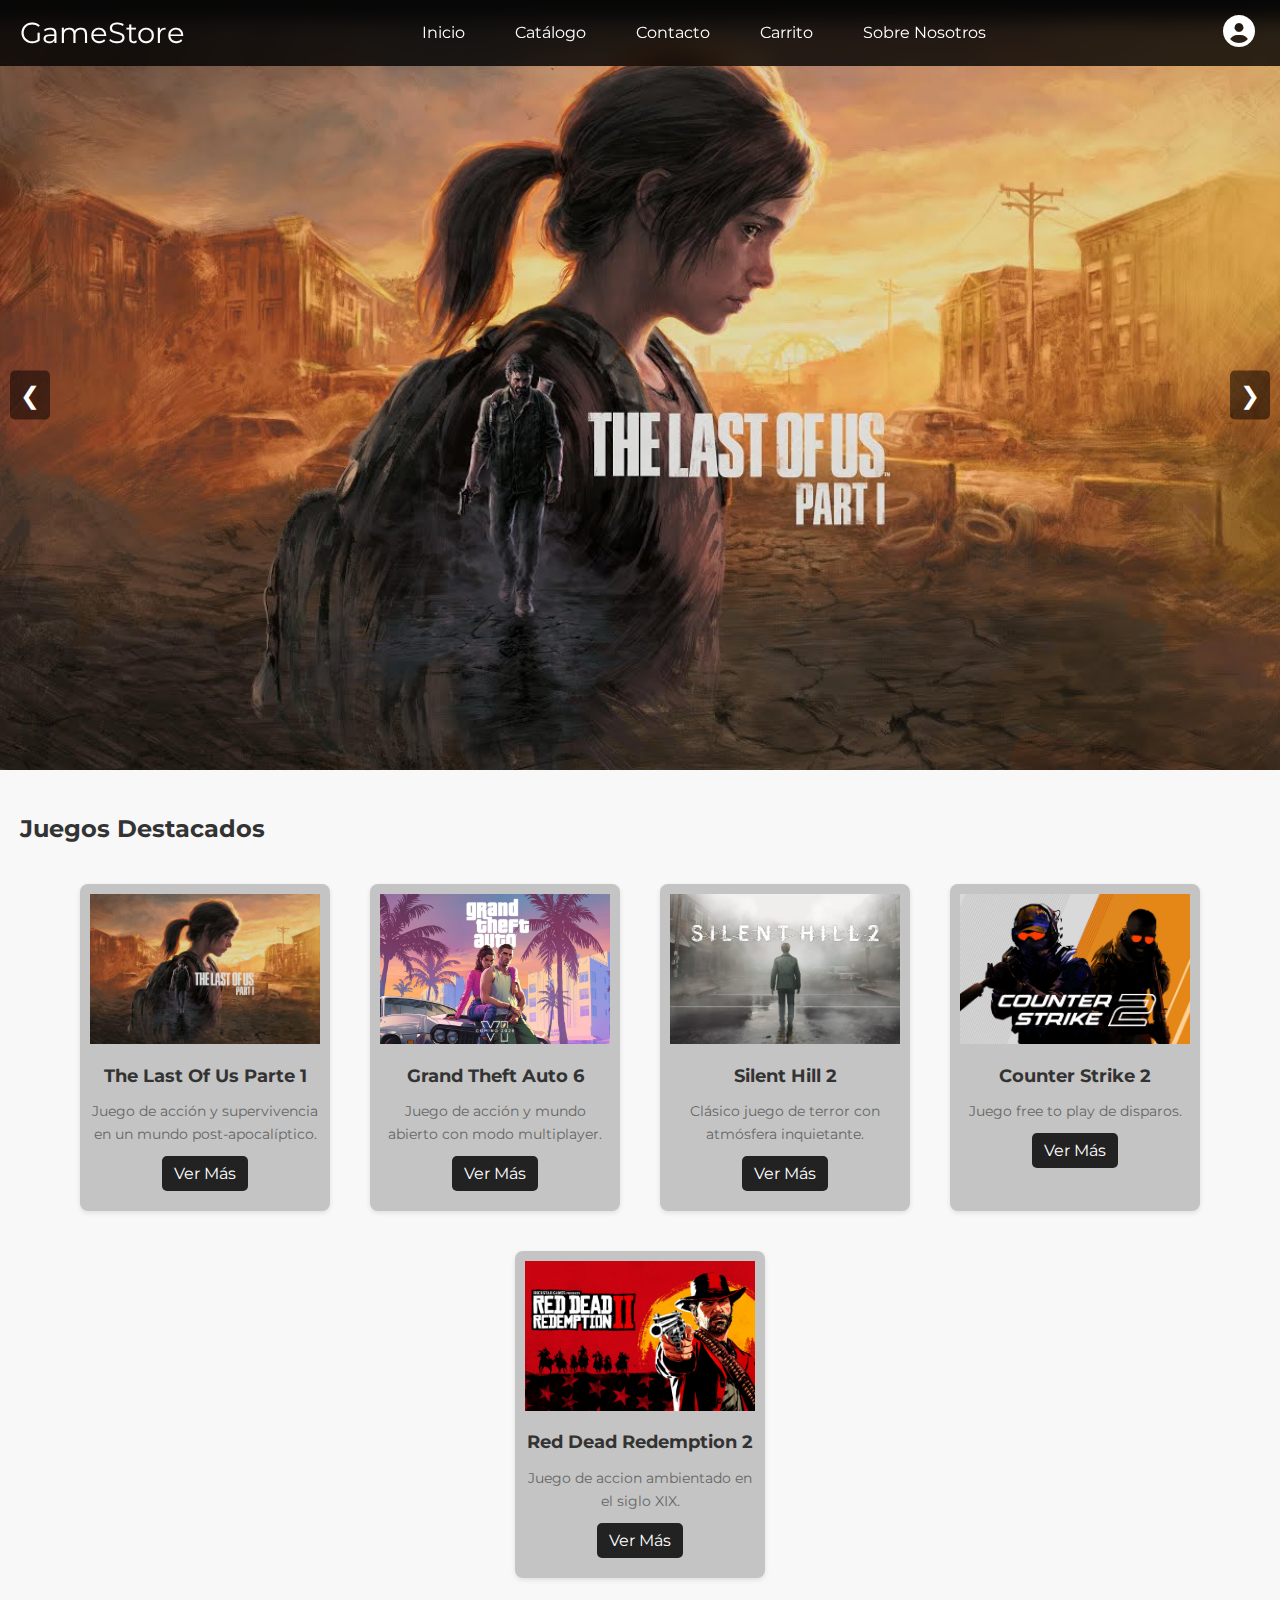
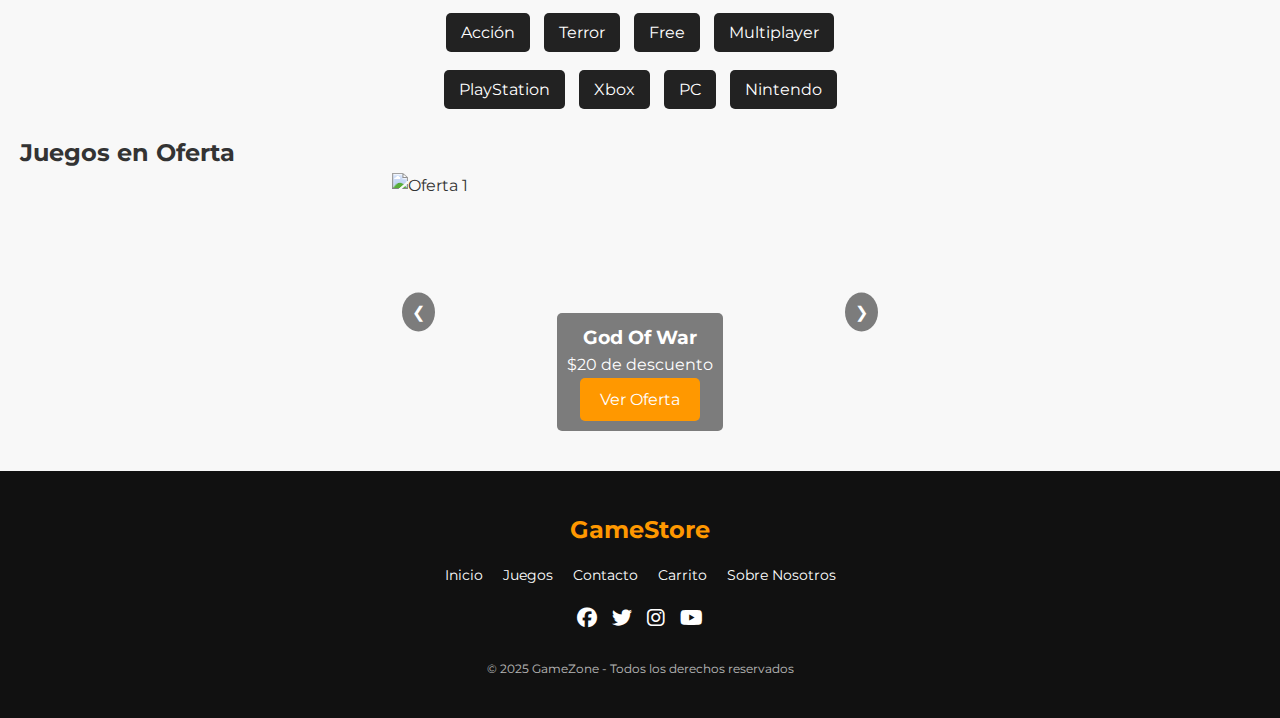
==== commit 87f9a842: "si" ====
--- a/index.html
+++ b/index.html
@@ -1,4 +1,3 @@
-<<<<<<< HEAD
 <!DOCTYPE html>
 <html lang="es">
 <head>
@@ -31,6 +30,11 @@
         <li><a href="carrito.html">Carrito</a></li>
         <li><a href="sobre.html">Sobre Nosotros</a></li>
     </ul>
+    <div class="user-menu">
+        <div class="user-logo">
+            <a href="inicio.html"><i class="fa fa-user-circle"></i></a>
+        </div>
+    </div>
     </nav>
 </header>
 <!-- Slider -->
@@ -197,209 +201,4 @@
     </script>
     
 </body>
-=======
-<!DOCTYPE html>
-<html lang="es">
-<head>
-    <meta charset="UTF-8">
-    <meta name="viewport" content="width=device-width, initial-scale=1.0">
-    <meta name="description" content="GameStore - Tu tienda de videojuegos favorita con los últimos títulos y ofertas.">
-    <meta name="keywords" content="videojuegos, tienda, gaming, PS5, PC, Xbox">
-    <meta name="author" content="GameStore Team">
-    
-    <title>Tienda de Videojuegos - GameStore</title>
-
-    <link rel="stylesheet" href="https://cdnjs.cloudflare.com/ajax/libs/font-awesome/6.4.2/css/all.min.css">
-    <link rel="stylesheet" href="CSS/estilos.css">
-    <link rel="icon" href="IMG/favicon.png" type="image/png">
-</head>
-<body>
-<!-- Header y menú -->
-<header>
-    <nav class="navbar">
-        <a href="index.html" class="logo">GameStore</a>
-    <div class="menu-hamburguesa" id="menu-hamburguesa">
-        <span></span>
-        <span></span>
-        <span></span>
-    </div>
-    <ul class="nav-links" id="nav-links">
-        <li><a href="index.html">Inicio</a></li>
-        <li><a href="catalogo.html">Catálogo</a></li>
-        <li><a href="contacto.html">Contacto</a></li>
-        <li><a href="carrito.html">Carrito</a></li>
-        <li><a href="sobre.html">Sobre Nosotros</a></li>
-    </ul>
-    <div class="user-menu">
-        <div class="user-logo">
-            <a href="inicio.html"><i class="fa fa-user-circle"></i></a>
-        </div>
-    </div>
-    </nav>
-</header>
-<!-- Slider -->
-<section class="slider">
-    <div class="slide active">
-        <img src="IMG/tlou.jpg" alt="Juego 1">
-    </div>
-    <div class="slide">
-        <img src="IMG/slider1.jpg" alt="Juego 2">
-    </div>
-    <div class="slide">
-        <img src="IMG/sh2.jpg" alt="Juego 3">
-    </div>
-    <div class="slide">
-        <img src="IMG/slider2.jpg" alt="Juego 4">
-    </div>
-    <div class="slide">
-        <img src="IMG/rdr2.jpg" alt="Juego 5">
-    </div>
-    <button class="prev" id="prev">&#10094;</button>
-    <button class="next" id="next">&#10095;</button>
-</section>
-
-<!-- Juegos Destacados -->
-<main>
-    <h2>Juegos Destacados</h2>
-    <br>
-    <div class="destacados">
-    <!-- Ejemplo de tarjeta de juego -->
-    <article class="tarjeta-juego" data-categoria="accion, terror" data-plataforma="playstation, pc" data-id="9">
-        <a href="detalle-juego.html?id=9"><img src="IMG/tlou.jpg" alt="The Last Of Us Parte 1"></a>
-        <h3>The Last Of Us Parte 1</h3>
-        <p>Juego de acción y supervivencia en un mundo post-apocalíptico.</p>
-        <a href="detalle-juego.html?id=9"><button>Ver Más</button></a>
-    </article>    
-    <article class="tarjeta-juego" data-categoria="multiplayer, accion" data-plataforma="playstation, xbox" data-id="10">
-        <a href="detalle-juego.html?id=10"><img src="IMG/gta6.jpg" alt="Grand Theft Auto 6"></a>
-        <h3>Grand Theft Auto 6</h3>
-        <p>Juego de acción y mundo abierto con modo multiplayer.</p>
-        <a href="detalle-juego.html?id=10"><button>Ver Más</button></a>
-    </article>
-    <article class="tarjeta-juego" data-categoria="terror" data-plataforma="playstation, pc" data-id="11">
-        <a href="detalle-juego.html?id=11"><img src="IMG/sh2.jpg" alt="Silent Hill 2"></a>
-        <h3>Silent Hill 2</h3>
-        <p>Clásico juego de terror con atmósfera inquietante.</p>
-        <a href="detalle-juego.html?id=11"><button>Ver Más</button></a>
-    </article>
-    <article class="tarjeta-juego" data-categoria="accion, multiplayer, free" data-plataforma="pc" data-id="3">
-        <a href="detalle-juego.html?id=3"><img src="IMG/cs2.jpg" alt="Counter Strike 2"></a>
-        <h3>Counter Strike 2</h3>
-        <p>Juego free to play de disparos.</p>
-        <a href="detalle-juego.html?id=3"><button>Ver Más</button></a>
-    </article>
-    <article class="tarjeta-juego" data-categoria="accion, multiplayer" data-plataforma="playstation, pc, xbox, nintendo" data-id="6">
-        <a href="detalle-juego.html?id=6"><img src="IMG/rdr2.jpg" alt="Red Dead Redemption 2"></a>
-        <h3>Red Dead Redemption 2</h3>
-        <p>Juego de accion ambientado en el siglo XIX.</p>
-        <a href="detalle-juego.html?id=6"><button>Ver Más</button></a>
-    </article>
-    </div>
-
-<!-- Filtros de categorías -->
-    <div class="filtros">
-        <button class="btn-categoria" data-categoria="accion">Acción</button>
-        <button class="btn-categoria" data-categoria="terror">Terror</button>
-        <button class="btn-categoria" data-categoria="free">Free</button>
-        <button class="btn-categoria" data-categoria="multiplayer">Multiplayer</button>
-    </div>
-
-    <!-- Filtros de plataformas (opcional) -->
-    <div class="filtros">
-        <button class="btn-consola" data-consola="playstation">PlayStation</button>
-        <button class="btn-consola" data-consola="xbox">Xbox</button>
-        <button class="btn-consola" data-consola="pc">PC</button>
-        <button class="btn-consola" data-consola="nintendo">Nintendo</button>
-    </div>
-
-    <h2>Juegos en Oferta</h2>
-    <div class="carrusel">
-        <div class="carrusel-contenedor">
-            <div class="carrusel-item">
-                <img src="IMG/gow.png" alt="Oferta 1">
-                <div class="carrusel-texto">
-                    <h3>God Of War</h3>
-                    <p>$20 de descuento</p>
-                    <a href="detalle-juego.html?id=20"><button>Ver Oferta</button></a>
-                </div>
-            </div>
-            <div class="carrusel-item">
-                <img src="IMG/apex.png" alt="Oferta 2">
-                <div class="carrusel-texto">
-                    <h3>Apex Legends</h3>
-                    <p>Campeones GRATIS</p>
-                    <a href="detalle-juego.html?id=23"><button>Ver Oferta</button></a>
-                </div>
-            </div>
-            <div class="carrusel-item">
-                <img src="IMG/mgsd.png" alt="Oferta 3">
-                <div class="carrusel-texto">
-                    <h3>Metal Gear Solid Delta</h3>
-                    <p>10% de descuento</p>
-                    <a href="detalle-juego.html?id=21"><button>Ver Oferta</button></a>
-                </div>
-            </div>
-        </div>
-        <!-- Controles de navegación -->
-        <button class="carrusel-prev" aria-label="Anterior">&#10094;</button>
-        <button class="carrusel-next" aria-label="Siguiente">&#10095;</button>
-    </div>    
-</main>
-
-<!-- Footer -->
-<footer>
-    <div class="footer-container">
-        <div class="footer-logo">
-            <h2>GameStore</h2>
-        </div>
-
-        <div class="footer-links">
-            <a href="index.html">Inicio</a>
-            <a href="catalogo.html">Juegos</a>
-            <a href="contacto.html">Contacto</a>
-            <a href="carrito.html">Carrito</a>
-            <a href="sobre.html">Sobre Nosotros</a>
-        </div>
-
-        <div class="footer-social">
-            <a href="#"><i class="fab fa-facebook"></i></a>
-            <a href="#"><i class="fab fa-twitter"></i></a>
-            <a href="#"><i class="fab fa-instagram"></i></a>
-            <a href="#"><i class="fab fa-youtube"></i></a>
-        </div>
-
-        <p class="footer-copy">&copy; 2025 GameZone - Todos los derechos reservados</p>
-    </div>
-</footer>
-
-
-<!-- Inclusión de scripts -->
-    <script src="JS/main.js"></script>
-    <script src="JS/slider.js"></script>
-    <script src="JS/filtrado.js"></script>
-    <script>
-        document.addEventListener('DOMContentLoaded', function() {
-            const carruselContenedor = document.querySelector('.carrusel-contenedor');
-            const items = document.querySelectorAll('.carrusel-item');
-            const totalItems = items.length;
-            let indice = 0;
-    
-            document.querySelector('.carrusel-next').addEventListener('click', () => {
-                indice = (indice + 1) % totalItems;
-                actualizarCarrusel();
-            });
-    
-            document.querySelector('.carrusel-prev').addEventListener('click', () => {
-                indice = (indice - 1 + totalItems) % totalItems;
-                actualizarCarrusel();
-            });
-    
-            function actualizarCarrusel() {
-                carruselContenedor.style.transform = `translateX(-${indice * 100}%)`;
-            }
-        });
-    </script>
-    
-</body>
->>>>>>> a9e567e (Mejoras)
 </html>--- a/CSS/estilos.css
+++ b/CSS/estilos.css
@@ -1,605 +1,4 @@
-<<<<<<< HEAD
-/* estilos.css */
-@import url('https://fonts.googleapis.com/css2?family=Montserrat:wght@400;700&display=swap');   
-
-
-
-/* Reset básico y configuraciones generales */
-* {
-    font-family: 'Montserrat', sans-serif;
-    margin: 0;
-    padding: 0;
-    box-sizing: border-box;
-}
-
-body {
-    font-family: 'Montserrat', sans-serif;
-    line-height: 1.6;
-    background-color: #f8f8f8;
-    color: #333;
-}
-
-  /* Header y navegación */
-header {
-    background-color: #222;
-    color: #fff;
-    padding: 10px 20px;
-}
-
-.navbar {
-    display: flex;
-    justify-content: space-between;
-    align-items: center;
-}
-
-.logo {
-    font-size: 1.8rem;
-    color: #fff;
-    text-decoration: none;
-}
-
-.navbar {
-    position: fixed;
-    width: 100%;
-    top: 0;
-    left: 0;
-    background: rgba(0, 0, 0, 0.8);
-    backdrop-filter: blur(10px);
-    padding: 10px 20px;
-    display: flex;
-    justify-content: space-between;
-    align-items: center;
-    z-index: 1000;
-}
-
-.nav-links li a {
-    color: #fff;
-    text-decoration: none;
-    padding: 10px 15px;
-    transition: all 0.3s ease-in-out;
-}
-
-.nav-links li a:hover {
-    background: #ff9800;
-    border-radius: 5px;
-}
-
-.nav-links {
-    list-style: none;
-    display: flex;
-}
-
-.nav-links li {
-    margin: 0 10px;
-}
-
-  /* Menú hamburguesa (móvil) */
-.menu-hamburguesa {
-    display: none;
-    flex-direction: column;
-    cursor: pointer;
-}
-
-.menu-hamburguesa span {
-    height: 3px;
-    width: 25px;
-    background: #fff;
-    margin-bottom: 4px;
-    border-radius: 2px;
-}
-
-
-  /* Slider */
-.slider {
-    position: relative;
-    width: 100%;
-    height: 750px;
-    overflow: hidden;
-    margin-bottom: 20px;
-}
-
-.slide {
-    position: absolute;
-    top: 0;
-    left: 0;
-    width: 100%;
-    height: 100%;
-    opacity: 0;
-    transition: opacity 0.8s ease-in-out;
-}
-
-.slide.active {
-    opacity: 1;
-    position: relative; /* Opcional: para que el slide activo se posicione de forma normal */
-}
-
-.slide img {
-    width: 100%;
-    height: 100%;
-    object-fit: cover;
-}
-
-.prev, .next {
-    position: absolute;
-    top: 50%;
-    transform: translateY(-50%);
-    background: rgba(0,0,0,0.5);
-    color: #fff;
-    border: none;
-    padding: 10px;
-    cursor: pointer;
-    font-size: 1.5rem;
-    z-index: 100;
-}
-
-.prev {
-    left: 10px;
-}
-
-.next {
-    right: 10px;
-}
-
-.carrusel {
-    position: relative;
-    justify-content: center;
-    max-width: 40%;
-    margin: auto;
-    overflow: hidden;
-}
-
-.carrusel-contenedor {
-    display: flex;
-    transition: transform 0.5s ease-in-out;
-}
-
-.carrusel-item {
-    min-width: 100%;
-    position: relative;
-}
-
-.carrusel-item img {
-    width: 100%;
-    vertical-align: middle;
-}
-
-.carrusel-texto {
-    position: absolute;
-    bottom: 20px;
-    left: 50%;
-    transform: translateX(-50%);
-    background-color: rgba(0, 0, 0, 0.5);
-    color: #fff;
-    padding: 10px;
-    text-align: center;
-    border-radius: 5px;
-}
-
-.carrusel-prev, .carrusel-next {
-    position: absolute;
-    top: 50%;
-    transform: translateY(-50%);
-    background-color: rgba(0, 0, 0, 0.5);
-    color: #fff;
-    border: none;
-    padding: 10px;
-    cursor: pointer;
-    border-radius: 50%;
-}
-
-.carrusel-prev {
-    left: 10px;
-}
-
-.carrusel-next {
-    right: 10px;
-}
-
-.carrusel-prev:hover, .carrusel-next:hover {
-    background-color: rgba(0, 0, 0, 0.8);
-}
-
-  /* Contenido principal */
-main {
-    padding: 20px;
-}
-
-button {
-    background: #ff9800;
-    color: white;
-    border: none;
-    padding: 12px 20px;
-    font-size: 16px;
-    border-radius: 5px;
-    cursor: pointer;
-    transition: all 0.3s ease;
-}
-
-button:hover {
-    background: #e68900;
-    transform: scale(1.05);
-}
-
-
-  /* Tarjetas de juego (usadas en index, catálogo, etc.) */
-.destacados, .catalogo {
-    display: flex;
-    flex-wrap: wrap;
-    justify-content: center;
-    gap: 20px;
-    margin-bottom: 20px;
-}
-
-.tarjeta-juego {
-    background: #c4c4c4;
-    border-radius: 8px;
-    box-shadow: 0 2px 5px rgba(0,0,0,0.1);
-    overflow: hidden;
-    width: 300px;
-    transition: transform 0.3s ease;
-    text-align: center;
-}
-
-.tarjeta-juego:hover {
-    transform: scale(1.05);
-}
-
-.tarjeta-juego img {
-    width: 100%;
-    height: 200px;
-    object-fit: cover;
-}
-
-.tarjeta-juego h3 {
-    margin: 10px 0;
-    font-size: 1.2rem;
-}
-
-.tarjeta-juego p {
-    padding: 0 10px;
-    font-size: 0.9rem;
-    color: #666;
-}
-
-.tarjeta-juego button {
-    margin: 10px;
-    padding: 10px 15px;
-    background-color: #222;
-    color: #fff;
-    border: none;
-    border-radius: 5px;
-    cursor: pointer;
-    transition: background-color 0.3s ease;
-}
-
-.tarjeta-juego button:hover {
-    background-color: #f0a500;
-}
-
-  /* Filtros de categorías */
-.filtros {
-    text-align: center;
-    margin-bottom: 20px;
-}
-
-.filtros .btn-categoria {
-    margin: 5px;
-    padding: 10px 15px;
-    background: #222;
-    color: #fff;
-    border: none;
-    border-radius: 5px;
-    cursor: pointer;
-    transition: background 0.3s ease;
-}
-
-.filtros .btn-categoria:hover {
-    background: #f0a500;
-}
-
-.filtros .btn-consola {
-    margin: 5px;
-    padding: 10px 15px;
-    background: #222;
-    color: #fff;
-    border: none;
-    border-radius: 5px;
-    cursor: pointer;
-    transition: background 0.3s ease;
-}
-
-.filtros .btn-consola:hover {
-    background: #f0a500;
-}
-
-.btn-categoria.activo, .btn-consola.activo {
-    background-color: #f0a500;
-    color: white;
-}
-
-.filtros .btn-consola {
-    margin-top: -25px;
-}
-
-  /* Página de detalle del juego */
-.detalle-juego {
-    display: flex;
-    flex-wrap: wrap;
-    gap: 20px;
-    padding: 20px;
-    background: #fff;
-    border-radius: 8px;
-    box-shadow: 0 2px 5px rgba(0,0,0,0.1);
-}
-
-.detalle-juego img {
-    width: 100%;
-    max-width: 400px;
-    border-radius: 8px;
-}
-
-.detalle-juego button {
-        margin: 10px;
-        padding: 10px 15px;
-        background-color: #222;
-        color: #fff;
-        border: none;
-        border-radius: 5px;
-        cursor: pointer;
-        transition: background-color 0.3s ease;
-}
-
-.detalle-juego button:hover {
-    background-color: #f0a500;
-    color: white;
-}
-
-.info-juego {
-    flex: 1;
-}
-
-.info-juego h3 {
-    margin-bottom: 10px;
-    font-size: 1.5rem;
-}
-
-.info-juego p {
-    margin-bottom: 10px;
-    line-height: 1.5;
-}
-
-.trailer-container {
-    flex: 2;
-    margin: 20px auto;
-    max-width: 800px; /* Ajusta el tamaño máximo */
-    padding: 10px;
-    background: #111; /* Fondo oscuro para contraste */
-    border-radius: 10px;
-    box-shadow: 0px 4px 10px rgba(0, 0, 0, 0.3);
-}
-
-.trailer-container iframe {
-    width: 100%;
-    height: 450px; /* Altura más grande */
-    border-radius: 10px;
-    border: none;
-}
-
-.calificacion {
-    text-align: center;
-    margin-top: 20px;
-}
-.estrellas i {
-    font-size: 2em;
-    cursor: pointer;
-    color: gray;
-    transition: color 0.3s;
-}
-.estrellas i.seleccionada {
-    color: gold;
-}
-.puntuacion-metacritic {
-    text-align: center;
-    margin-top: 20px;
-    font-size: 1.5em;
-}
-.score {
-    font-weight: bold;
-    color: #ffcc00;
-}
-
-/*.trailer-star {
-    display: flex;
-}
-
-.trailer-star section {
-    margin-top: 200px;
-}
-
-/* Estilos para elementos del carrito */
-.carrito button {
-    margin: 10px;
-    padding: 10px 15px;
-    background-color: #222;
-    color: #fff;
-    border: none;
-    border-radius: 5px;
-    cursor: pointer;
-    transition: background-color 0.3s ease;
-}
-
-.carrito button:hover {
-    background-color: #f0a500;
-    color: white;
-}
-
-.item-carrito {
-    display: flex;
-    align-items: center;
-    border-bottom: 1px solid #ddd;
-    padding: 10px 0;
-}
-
-.item-carrito img.img-carrito {
-    width: 80px;
-    height: auto;
-    margin-right: 15px;
-    border-radius: 5px;
-}
-
-.item-carrito h4 {
-    margin: 0 10px 0 0;
-}
-
-.item-carrito p {
-    margin: 0 10px;
-}  
-
-  /* Formularios (Contacto, etc.) */
-.formulario {
-    display: flex;
-    justify-content: center;
-    align-items: center;
-}
-
-form {
-    max-width: 900px;
-    width: 100%; 
-    margin-top: 50px;
-    margin-bottom: 20px;
-    background: #fff;
-    padding: 20px;
-    border-radius: 15px;
-    box-shadow: 0 2px 5px rgba(0,0,0,0.1);
-}
-
-form label {
-    display: block;
-    margin-bottom: 5px;
-    font-weight: bold;
-}
-
-form input[type="text"],
-form input[type="email"],
-form textarea {
-    width: 100%;
-    padding: 10px;
-    margin-bottom: 15px;
-    border: 1px solid #ddd;
-    border-radius: 4px;
-}
-
-form button[type="submit"] {
-    padding: 10px 20px;
-    background: #222;
-    color: #fff;
-    border: none;
-    border-radius: 5px;
-    cursor: pointer;
-    transition: background 0.3s ease;
-}
-
-form button[type="submit"]:hover {
-    background: #f0a500;
-}
-
-  /* Footer */
-footer {
-    background: #111;
-    color: white;
-    padding: 40px 20px;
-    text-align: center;
-    font-size: 14px;
-}
-
-.footer-container {
-    max-width: 1200px;
-    margin: auto;
-    display: flex;
-    flex-direction: column;
-    align-items: center;
-    gap: 15px;
-}
-
-.footer-logo h2 {
-    font-size: 24px;
-    color: #ff9800;
-}
-
-.footer-links {
-    display: flex;
-    gap: 20px;
-}
-
-.footer-links a {
-    color: white;
-    text-decoration: none;
-    transition: color 0.3s ease-in-out;
-}
-
-.footer-links a:hover {
-    color: #ff9800;
-}
-
-.footer-social {
-    display: flex;
-    gap: 15px;
-}
-
-.footer-social a {
-    color: white;
-    font-size: 20px;
-    transition: transform 0.3s ease-in-out, color 0.3s ease-in-out;
-}
-
-.footer-social a:hover {
-    color: #ff9800;
-    transform: scale(1.2);
-}
-
-.footer-copy {
-    margin-top: 10px;
-    font-size: 12px;
-    opacity: 0.7;
-}
-
-  /* Responsive */
-@media (max-width: 768px) {
-.navbar {
-    flex-direction: column;
-    }
-    
-.nav-links {
-    flex-direction: column;
-    width: 100%;
-    display: none;
-    margin-top: 10px;
-    }
-    
-.nav-links li {
-    margin: 10px 0;
-    }
-    
-.menu-hamburguesa {
-    display: flex;
-    }
-    
-.detalle-juego {
-    flex-direction: column;
-    align-items: center;
-    }
-} 
-
-@media (max-width: 600px) {
-    .footer-links {
-        flex-direction: column;
-        gap: 10px;
-    }
-=======
-/* estilos.css */
 @import url('https://fonts.googleapis.com/css2?family=Montserrat:wght@400;700&display=swap');   
-
-
 
 /* Reset básico y configuraciones generales */
 * {
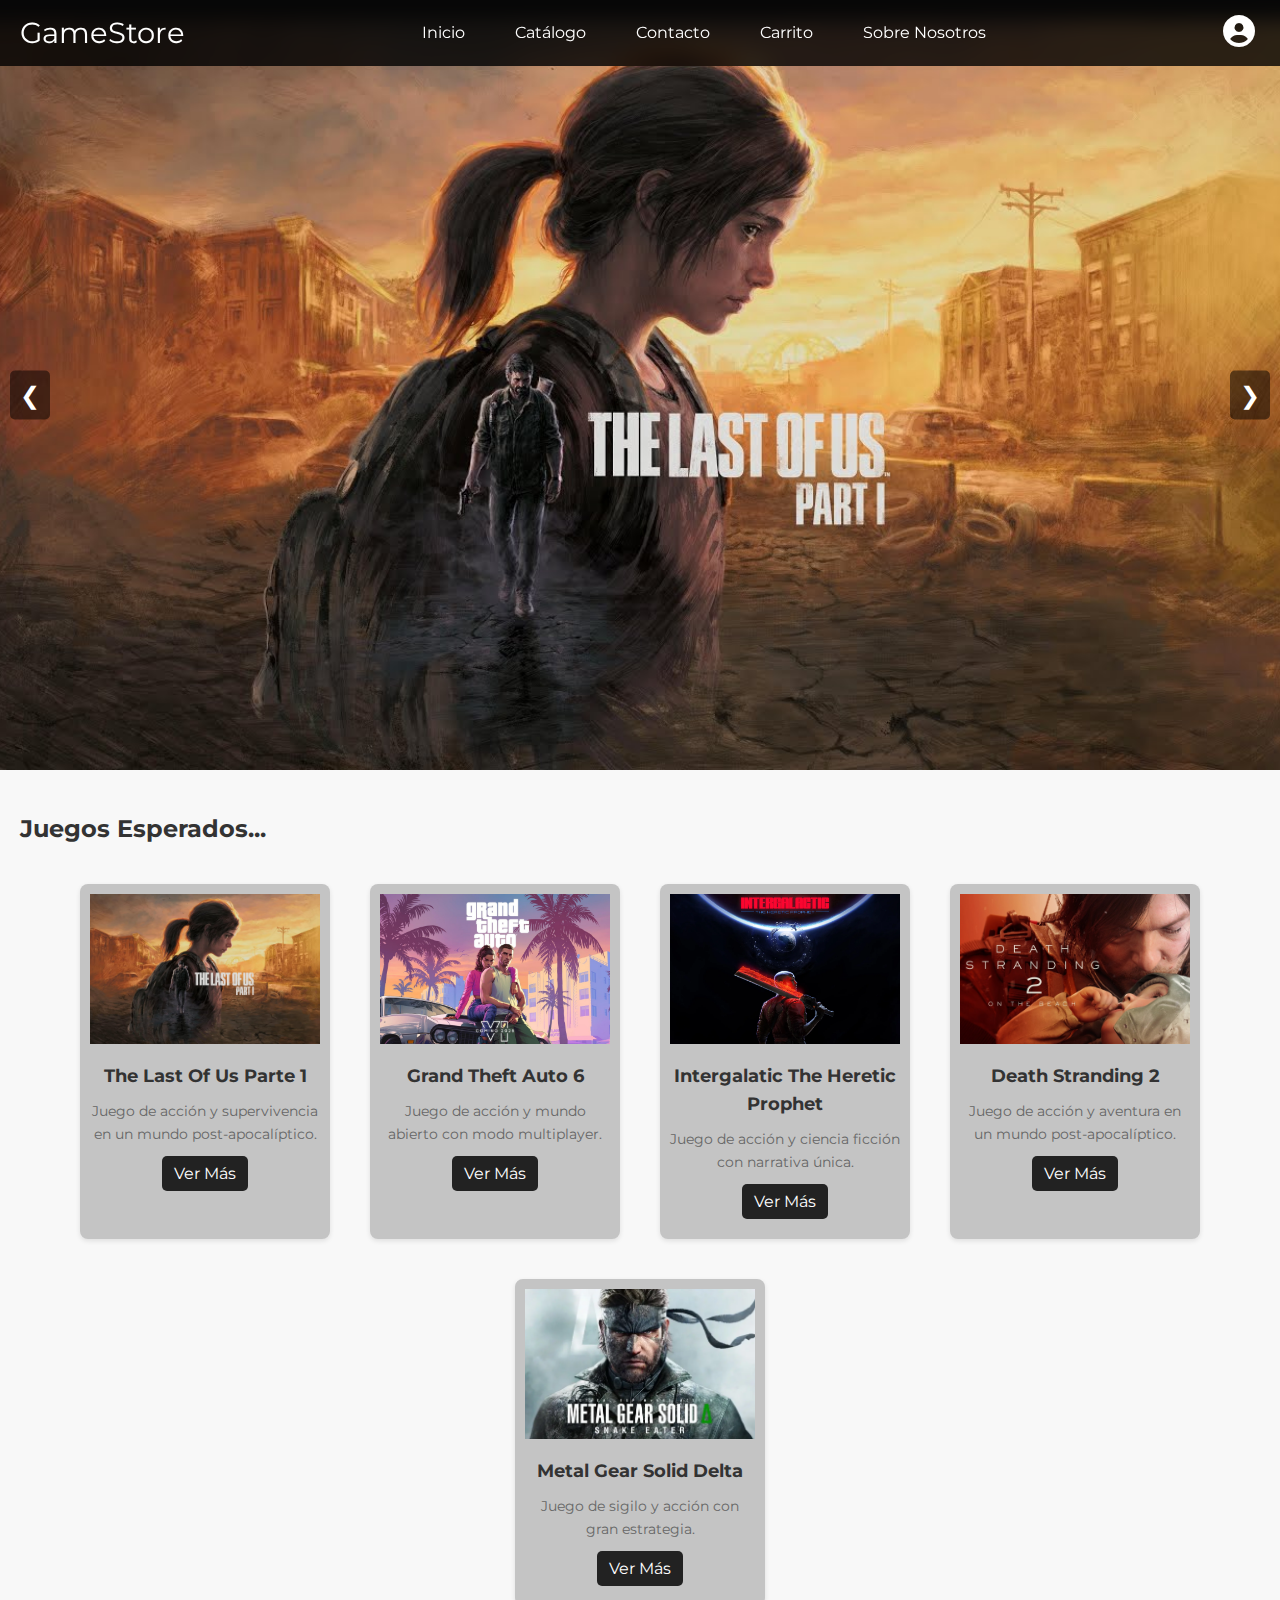
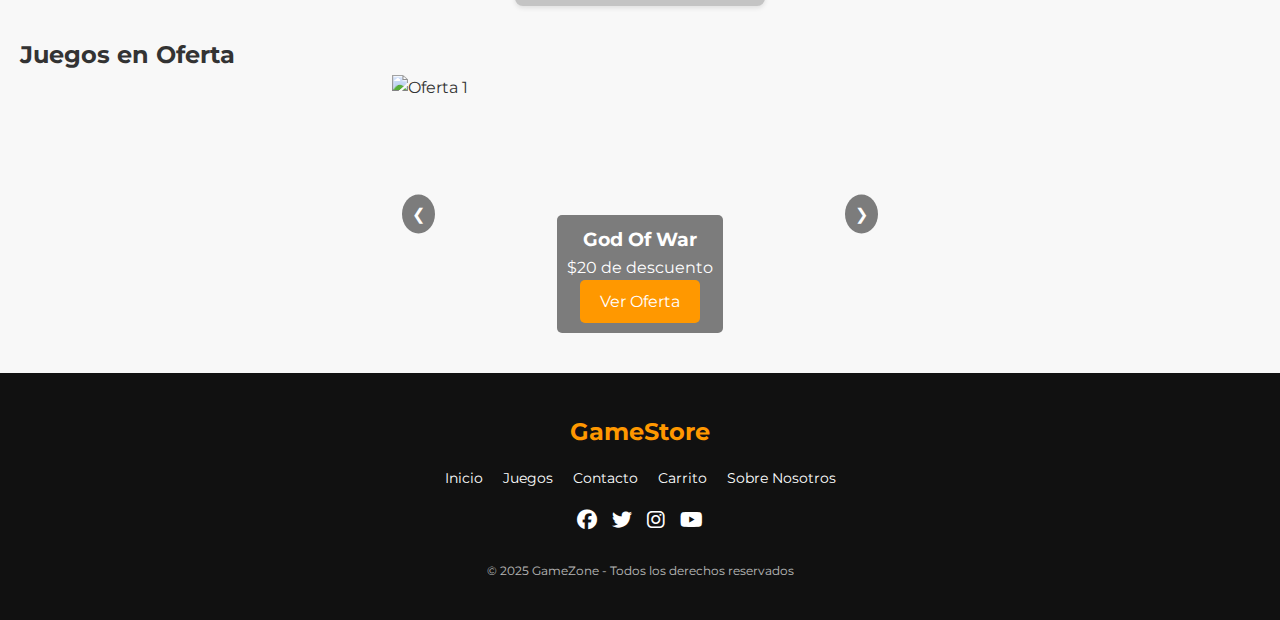
==== commit 2424ae28: "se viene" ====
--- a/index.html
+++ b/index.html
@@ -46,13 +46,13 @@
         <img src="IMG/slider1.jpg" alt="Juego 2">
     </div>
     <div class="slide">
-        <img src="IMG/sh2.jpg" alt="Juego 3">
+        <img src="IMG/i.png" alt="Juego 3">
     </div>
     <div class="slide">
-        <img src="IMG/slider2.jpg" alt="Juego 4">
+        <img src="IMG/ds3.jpg" alt="Juego 4">
     </div>
     <div class="slide">
-        <img src="IMG/rdr2.jpg" alt="Juego 5">
+        <img src="IMG/slider3.jpg" alt="Juego 5">
     </div>
     <button class="prev" id="prev">&#10094;</button>
     <button class="next" id="next">&#10095;</button>
@@ -60,7 +60,7 @@
 
 <!-- Juegos Destacados -->
 <main>
-    <h2>Juegos Destacados</h2>
+    <h2>Juegos Esperados...</h2>
     <br>
     <div class="destacados">
     <!-- Ejemplo de tarjeta de juego -->
@@ -76,40 +76,24 @@
         <p>Juego de acción y mundo abierto con modo multiplayer.</p>
         <a href="detalle-juego.html?id=10"><button>Ver Más</button></a>
     </article>
-    <article class="tarjeta-juego" data-categoria="terror" data-plataforma="playstation, pc" data-id="11">
-        <a href="detalle-juego.html?id=11"><img src="IMG/sh2.jpg" alt="Silent Hill 2"></a>
-        <h3>Silent Hill 2</h3>
-        <p>Clásico juego de terror con atmósfera inquietante.</p>
-        <a href="detalle-juego.html?id=11"><button>Ver Más</button></a>
+    <article class="tarjeta-juego" data-categoria="accion" data-plataforma="playstation" data-id="19">
+        <a href="detalle-juego.html?id=19"><img src="IMG/i.png" alt="Intergalatic The Heretic Prophet"></a>
+        <h3>Intergalatic The Heretic Prophet</h3>
+        <p>Juego de acción y ciencia ficción con narrativa única.</p>
+        <a href="detalle-juego.html?id=19"><button>Ver Más</button></a>
     </article>
-    <article class="tarjeta-juego" data-categoria="accion, multiplayer, free" data-plataforma="pc" data-id="3">
-        <a href="detalle-juego.html?id=3"><img src="IMG/cs2.jpg" alt="Counter Strike 2"></a>
-        <h3>Counter Strike 2</h3>
-        <p>Juego free to play de disparos.</p>
-        <a href="detalle-juego.html?id=3"><button>Ver Más</button></a>
+    <article class="tarjeta-juego" data-categoria="accion" data-plataforma="playstation" data-id="22">
+        <a href="detalle-juego.html?id=22"><img src="IMG/ds2.jpg" alt="Death Stranding 2"></a>
+        <h3>Death Stranding 2</h3>
+        <p>Juego de acción y aventura en un mundo post-apocalíptico.</p>
+        <a href="detalle-juego.html?id=22"><button>Ver Más</button></a>
     </article>
-    <article class="tarjeta-juego" data-categoria="accion, multiplayer" data-plataforma="playstation, pc, xbox, nintendo" data-id="6">
-        <a href="detalle-juego.html?id=6"><img src="IMG/rdr2.jpg" alt="Red Dead Redemption 2"></a>
-        <h3>Red Dead Redemption 2</h3>
-        <p>Juego de accion ambientado en el siglo XIX.</p>
-        <a href="detalle-juego.html?id=6"><button>Ver Más</button></a>
+    <article class="tarjeta-juego" data-categoria="accion" data-plataforma="playstation" data-id="21">
+        <a href="detalle-juego.html?id=21"><img src="IMG/mgsd.png" alt="Metal Gear Solid Delta"></a>
+        <h3>Metal Gear Solid Delta</h3>
+        <p>Juego de sigilo y acción con gran estrategia.</p>
+        <a href="detalle-juego.html?id=21"><button>Ver Más</button></a>
     </article>
-    </div>
-
-<!-- Filtros de categorías -->
-    <div class="filtros">
-        <button class="btn-categoria" data-categoria="accion">Acción</button>
-        <button class="btn-categoria" data-categoria="terror">Terror</button>
-        <button class="btn-categoria" data-categoria="free">Free</button>
-        <button class="btn-categoria" data-categoria="multiplayer">Multiplayer</button>
-    </div>
-
-    <!-- Filtros de plataformas (opcional) -->
-    <div class="filtros">
-        <button class="btn-consola" data-consola="playstation">PlayStation</button>
-        <button class="btn-consola" data-consola="xbox">Xbox</button>
-        <button class="btn-consola" data-consola="pc">PC</button>
-        <button class="btn-consola" data-consola="nintendo">Nintendo</button>
     </div>
 
     <h2>Juegos en Oferta</h2>
@@ -176,7 +160,6 @@
 <!-- Inclusión de scripts -->
     <script src="JS/main.js"></script>
     <script src="JS/slider.js"></script>
-    <script src="JS/filtrado.js"></script>
     <script>
         document.addEventListener('DOMContentLoaded', function() {
             const carruselContenedor = document.querySelector('.carrusel-contenedor');
--- a/CSS/estilos.css
+++ b/CSS/estilos.css
@@ -647,7 +647,7 @@
 
 .detalle-juego img {
     width: 100%;
-    max-width: 400px;
+    max-width: 500px;
     border-radius: 8px;
 }
 
@@ -771,7 +771,7 @@
     max-width: 900px;
     width: 100%; 
     margin-top: 50px;
-    margin-bottom: 20px;
+    margin-bottom: 40px;
     background: #fff;
     padding: 20px;
     border-radius: 15px;
@@ -900,5 +900,4 @@
         flex-direction: column;
         gap: 10px;
     }
->>>>>>> a9e567e (Mejoras)
 }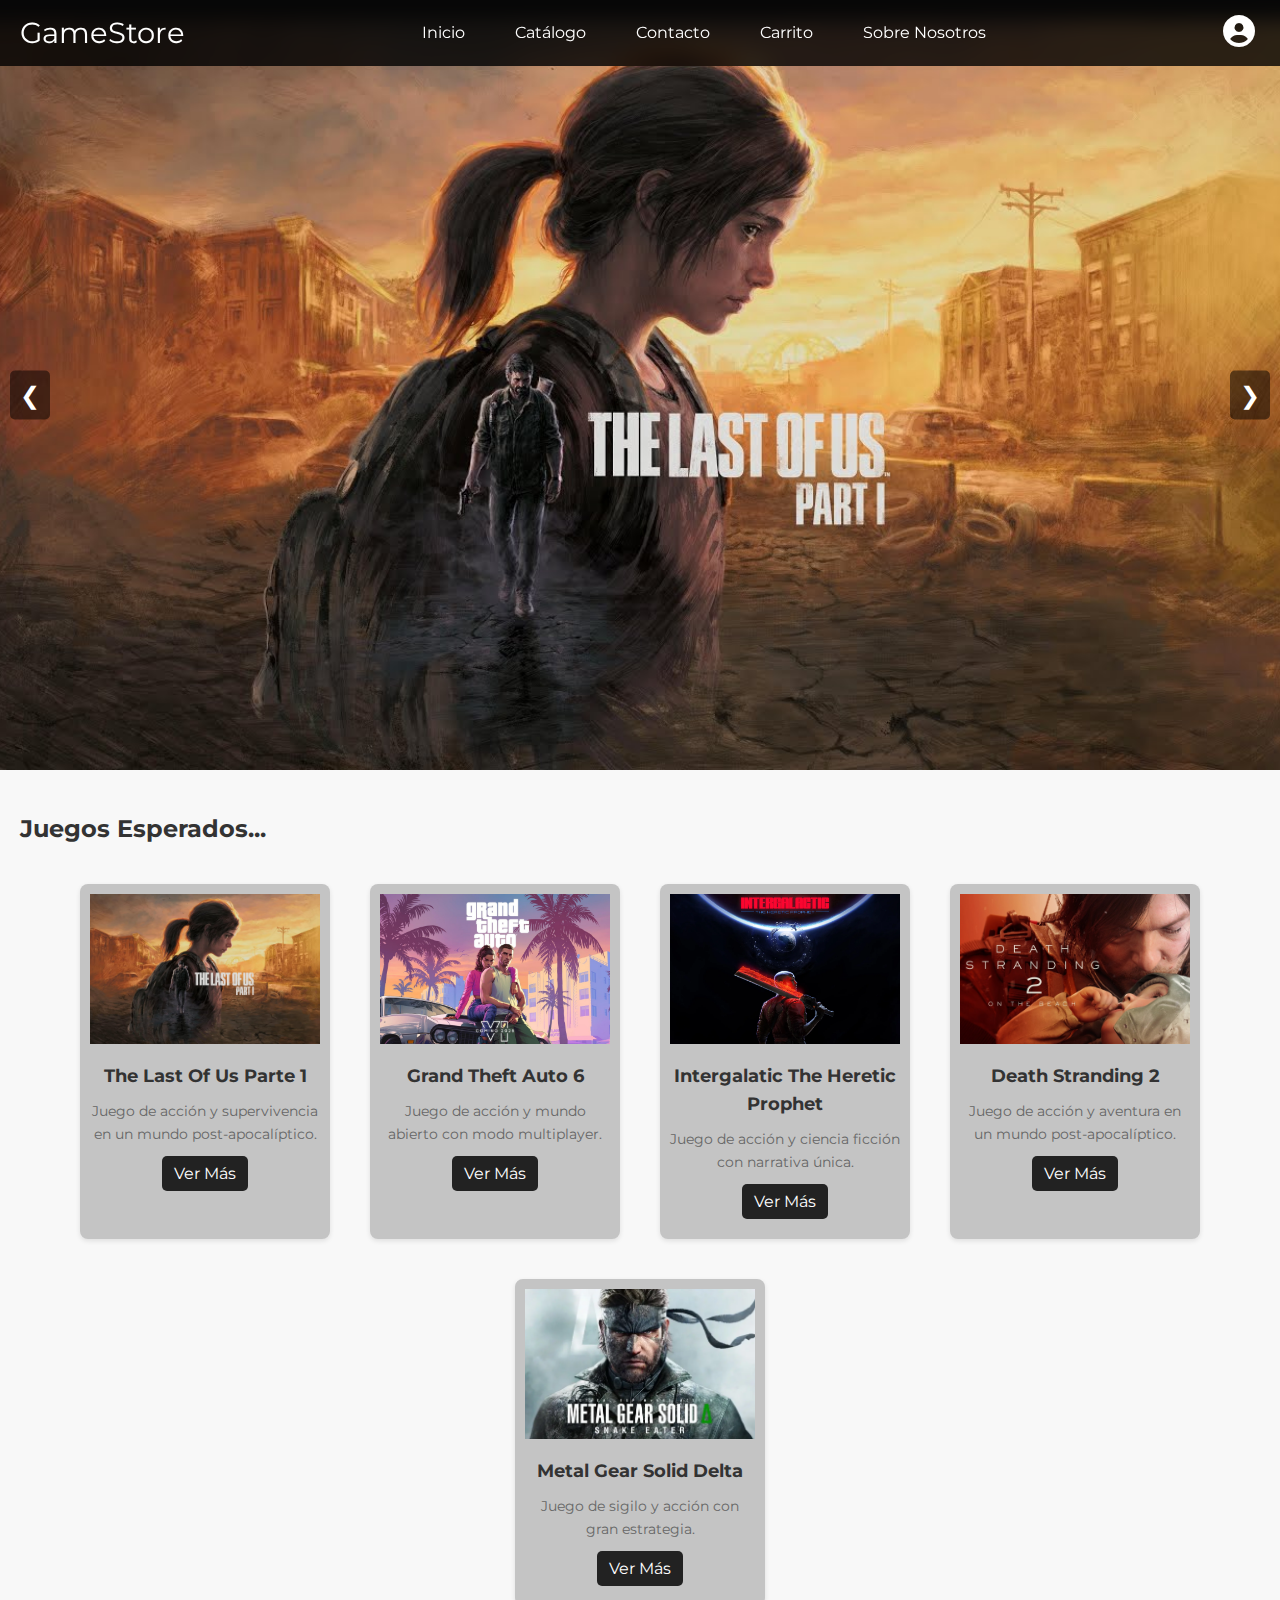
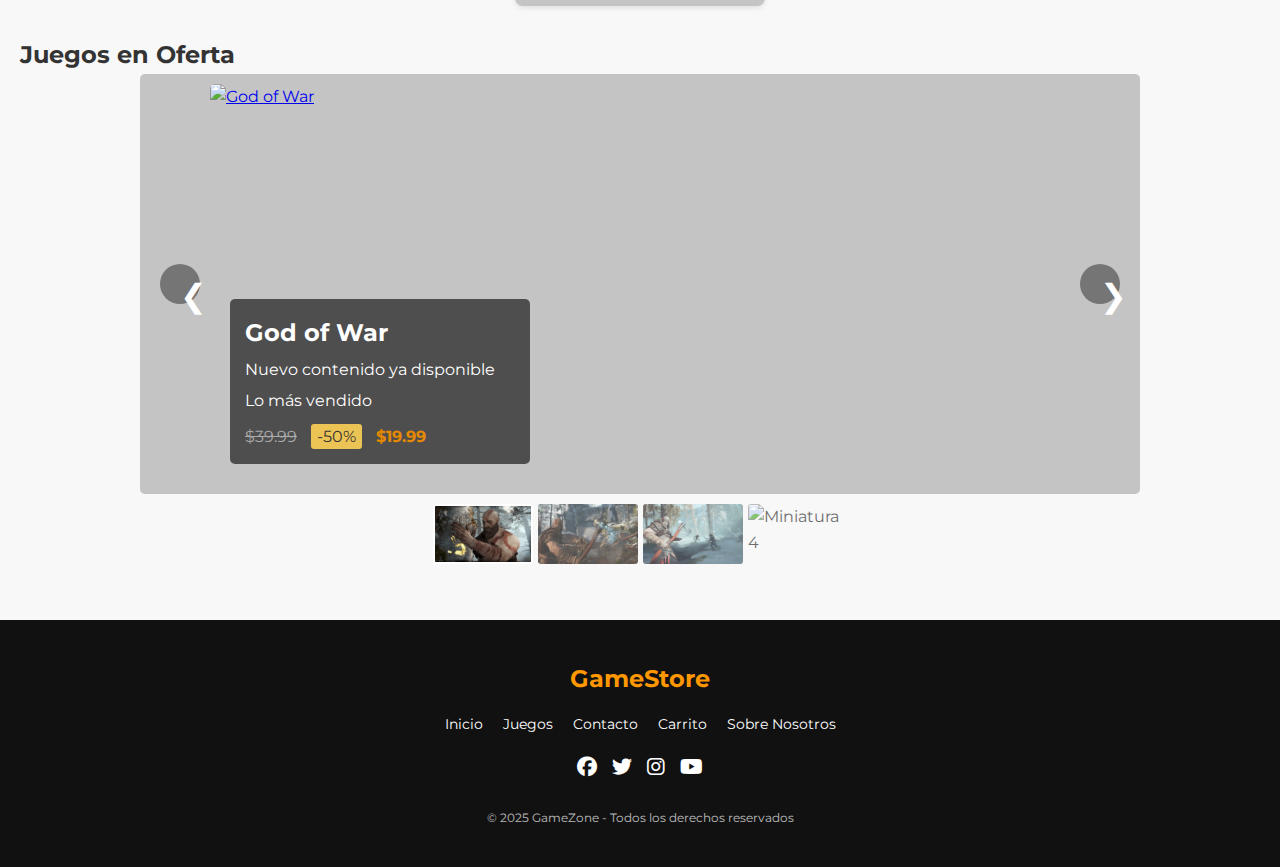
==== commit 0ff21396: "mejoras carrusel" ====
--- a/index.html
+++ b/index.html
@@ -97,39 +97,40 @@
     </div>
 
     <h2>Juegos en Oferta</h2>
-    <div class="carrusel">
-        <div class="carrusel-contenedor">
-            <div class="carrusel-item">
-                <img src="IMG/gow.png" alt="Oferta 1">
-                <div class="carrusel-texto">
-                    <h3>God Of War</h3>
-                    <p>$20 de descuento</p>
-                    <a href="detalle-juego.html?id=20"><button>Ver Oferta</button></a>
-                </div>
-            </div>
-            <div class="carrusel-item">
-                <img src="IMG/apex.png" alt="Oferta 2">
-                <div class="carrusel-texto">
-                    <h3>Apex Legends</h3>
-                    <p>Campeones GRATIS</p>
-                    <a href="detalle-juego.html?id=23"><button>Ver Oferta</button></a>
-                </div>
-            </div>
-            <div class="carrusel-item">
-                <img src="IMG/mgsd.png" alt="Oferta 3">
-                <div class="carrusel-texto">
-                    <h3>Metal Gear Solid Delta</h3>
-                    <p>10% de descuento</p>
-                    <a href="detalle-juego.html?id=21"><button>Ver Oferta</button></a>
-                </div>
+    <div class="steam-carousel">
+    <!-- Flecha Izquierda -->
+    <button class="arrow left" id="arrow-left">&#10094;</button>  
+        <!-- Sección Principal: Banner Grande -->
+        <div class="carousel-main">
+        <!-- Imagen principal -->
+        <a href="#" id="main-image-link">
+        <img src="IMG/gow.png" alt="God of War" class="main-banner" id="main-image">
+        </a>
+        <!-- Información y Oferta -->
+        <div class="info-overlay" id="info-overlay">
+            <h2 id="game-title">God of War</h2>
+            <p id="game-desc">Nuevo contenido ya disponible</p>
+            <p id="game-tag">Lo más vendido</p>
+            <div class="price-box">
+            <span class="old-price" id="old-price">$39.99</span>
+            <span class="discount" id="discount">-50%</span>
+            <span class="new-price" id="new-price">$19.99</span>
             </div>
         </div>
-        <!-- Controles de navegación -->
-        <button class="carrusel-prev" aria-label="Anterior">&#10094;</button>
-        <button class="carrusel-next" aria-label="Siguiente">&#10095;</button>
-    </div>    
+    </div>
+    <!-- Flecha Derecha -->
+    <button class="arrow right" id="arrow-right">&#10095;</button>
+    </div>
+    <!-- Miniaturas (Thumbnails) -->
+    <div class="carousel-thumbs" id="thumbs-container">
+        <img src="IMG/gow.png" alt="Miniatura 1" class="thumb active">
+        <img src="IMG/god1.jpg" alt="Miniatura 2" class="thumb">
+        <img src="IMG/god2.jpg" alt="Miniatura 3" class="thumb">
+        <img src="IMG/god.jpg" alt="Miniatura 4" class="thumb">
+    </div>
+<br>
+</section>
 </main>
-
 <!-- Footer -->
 <footer>
     <div class="footer-container">
@@ -155,33 +156,9 @@
         <p class="footer-copy">&copy; 2025 GameZone - Todos los derechos reservados</p>
     </div>
 </footer>
-
-
 <!-- Inclusión de scripts -->
     <script src="JS/main.js"></script>
-    <script src="JS/slider.js"></script>
-    <script>
-        document.addEventListener('DOMContentLoaded', function() {
-            const carruselContenedor = document.querySelector('.carrusel-contenedor');
-            const items = document.querySelectorAll('.carrusel-item');
-            const totalItems = items.length;
-            let indice = 0;
-    
-            document.querySelector('.carrusel-next').addEventListener('click', () => {
-                indice = (indice + 1) % totalItems;
-                actualizarCarrusel();
-            });
-    
-            document.querySelector('.carrusel-prev').addEventListener('click', () => {
-                indice = (indice - 1 + totalItems) % totalItems;
-                actualizarCarrusel();
-            });
-    
-            function actualizarCarrusel() {
-                carruselContenedor.style.transform = `translateX(-${indice * 100}%)`;
-            }
-        });
-    </script>
-    
+    <script src="JS/carrusel.js"></script>
+    <script src="JS/slider.js"></script>    
 </body>
 </html>--- a/CSS/estilos.css
+++ b/CSS/estilos.css
@@ -359,63 +359,134 @@
     right: 10px;
 }
 
-.carrusel {
+/* Contenedor del carrusel estilo Steam */
+.steam-carousel {
     position: relative;
-    justify-content: center;
-    max-width: 40%;
+    width: 100%;
+    max-width: 1000px;
     margin: auto;
+    background-color: #c4c4c4;
+    border-radius: 5px;
     overflow: hidden;
-}
-
-.carrusel-contenedor {
-    display: flex;
-    transition: transform 0.5s ease-in-out;
-}
-
-.carrusel-item {
-    min-width: 100%;
+    display: flex;
+    align-items: center;
+    padding: 10px;
+}
+
+/* Flechas */
+.arrow {
+    background: rgba(0,0,0,0.4);
+    color: #fff;
+    border: none;
+    font-size: 2rem;
+    width: 40px;
+    height: 40px;
+    cursor: pointer;
+    border-radius: 50%;
+    z-index: 10;
+}
+
+.left {
+    margin-left: 10px;
+}
+
+.right {
+    margin-right: 10px;
+    margin-left: auto; /* Empuja la flecha derecha al extremo */
+}
+
+/* Sección Principal */
+.carousel-main {
     position: relative;
-}
-
-.carrusel-item img {
-    width: 100%;
-    vertical-align: middle;
-}
-
-.carrusel-texto {
+    flex: 1;
+    height: 400px;
+    margin: 0 10px;
+}
+
+#main-image-link {
+    display: block;
+    width: 100%;
+    height: 100%;
+}
+
+.main-banner {
+    width: 100%;
+    height: 100%;
+    object-fit: cover;
+    border-radius: 5px;
+    display: block;
+    cursor: pointer;
+}
+
+  /* Overlay con información y precio */
+.info-overlay {
     position: absolute;
     bottom: 20px;
-    left: 50%;
-    transform: translateX(-50%);
-    background-color: rgba(0, 0, 0, 0.5);
-    color: #fff;
-    padding: 10px;
-    text-align: center;
-    border-radius: 5px;
-}
-
-.carrusel-prev, .carrusel-next {
-    position: absolute;
-    top: 50%;
-    transform: translateY(-50%);
-    background-color: rgba(0, 0, 0, 0.5);
-    color: #fff;
-    border: none;
-    padding: 10px;
-    cursor: pointer;
-    border-radius: 50%;
-}
-
-.carrusel-prev {
-    left: 10px;
-}
-
-.carrusel-next {
-    right: 10px;
-}
-
-.carrusel-prev:hover, .carrusel-next:hover {
-    background-color: rgba(0, 0, 0, 0.8);
+    left: 20px;
+    background: rgba(0,0,0,0.6);
+    padding: 15px;
+    border-radius: 5px;
+    width: 300px;
+}
+
+.info-overlay h2 {
+    margin: 0 0 5px;
+    color: #fff;
+}
+
+.info-overlay p {
+    margin: 5px 0;
+    color: #fff;
+}
+
+.price-box {
+    margin-top: 10px;
+}
+
+.old-price {
+    text-decoration: line-through;
+    color: #aaa;
+    margin-right: 10px;
+}
+
+.discount {
+    background-color: #ecc455;
+    padding: 3px 6px;
+    border-radius: 3px;
+    margin-right: 10px;
+}
+
+.new-price {
+    font-weight: bold;
+    color: #e68900;
+}
+
+/* Miniaturas (Thumbnails) */
+.carousel-thumbs {
+    max-width: 1000px;
+    margin: 10px auto;
+    display: flex;
+    justify-content: center;
+    gap: 5px;
+}
+
+.thumb {
+    width: 100px;
+    height: 60px;
+    object-fit: cover;
+    border-radius: 3px;
+    opacity: 0.7;
+    cursor: pointer;
+    transition: opacity 0.3s ease;
+}
+
+.thumb:hover {
+    opacity: 1;
+}
+
+.thumb.active {
+    opacity: 1;
+    border: 2px solid #fff;
 }
 
   /* Contenido principal */
